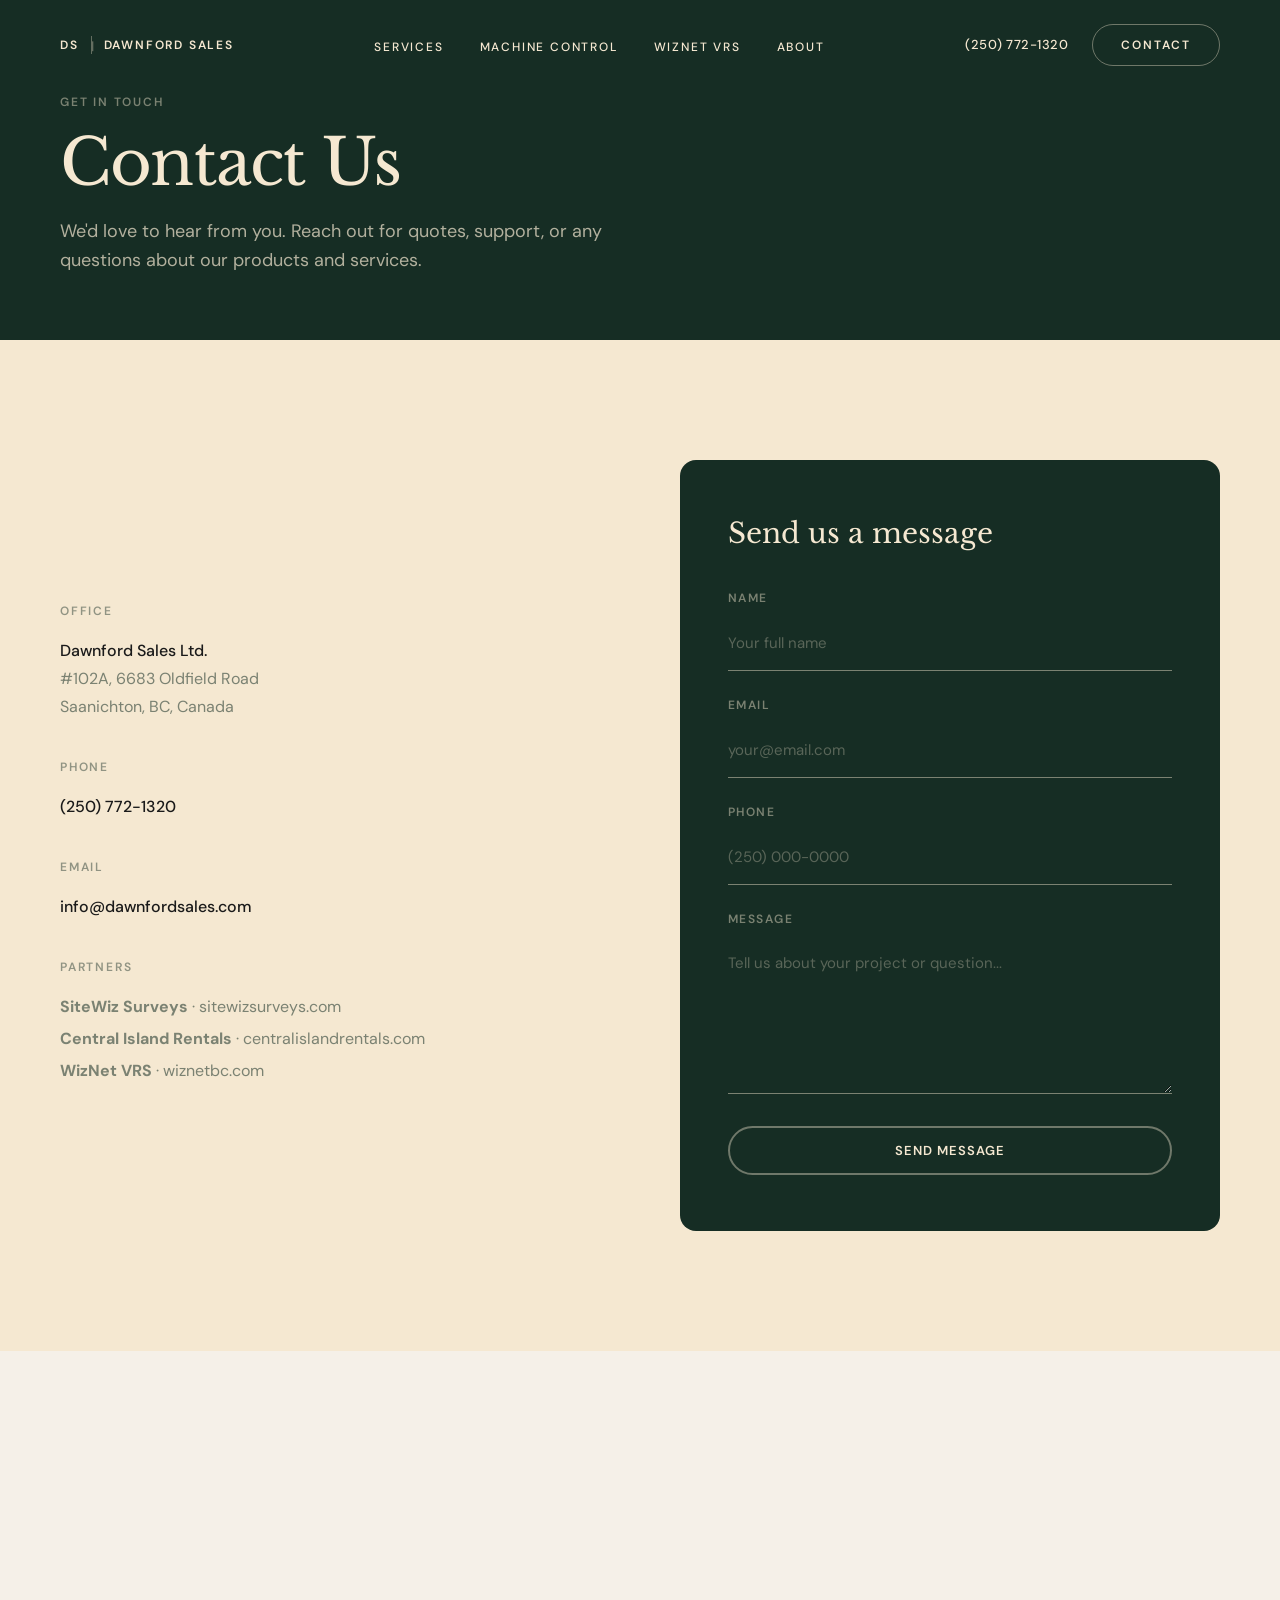
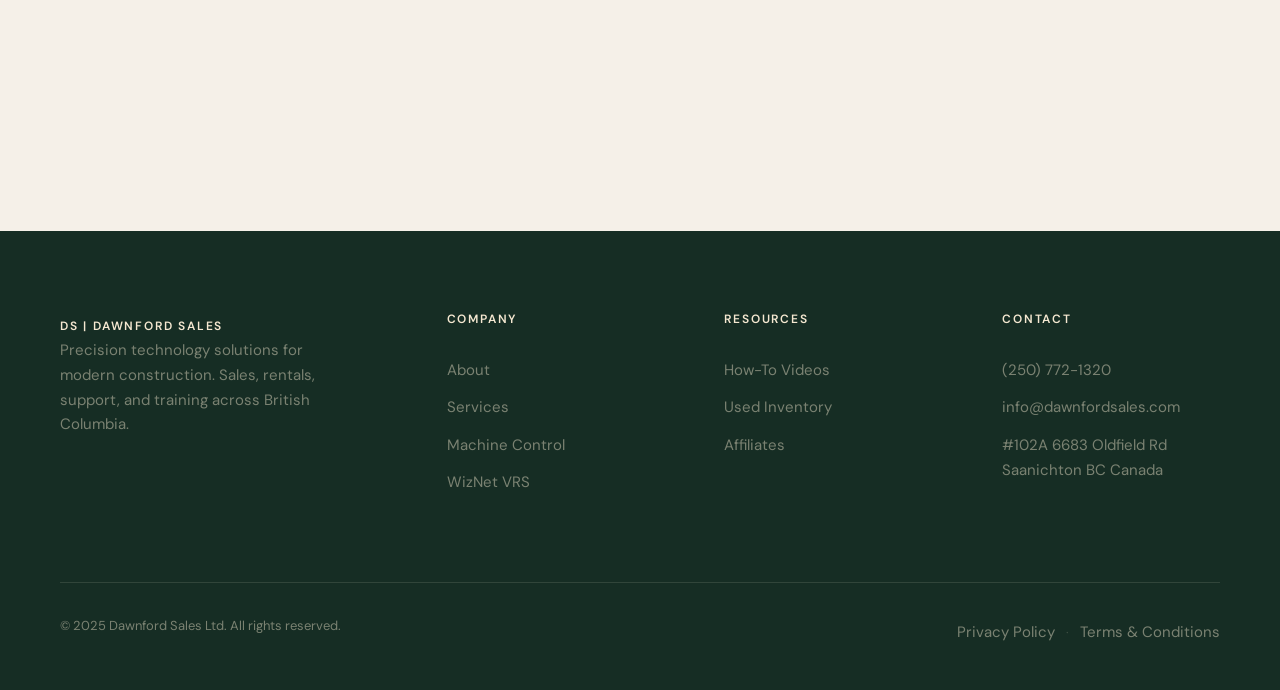
==== contact.html @ 1aaddaae "Initial commit: Dawnford Sales Ltd website 5-page static site for precision construction technology " ====
<!DOCTYPE html>
<html lang="en">
<head>
  <meta charset="UTF-8">
  <meta name="viewport" content="width=device-width, initial-scale=1.0">
  <title>Contact | Dawnford Sales Ltd.</title>
  <meta name="description" content="Get in touch with Dawnford Sales Ltd. for quotes, support, or questions about GPS, machine control, and surveying technology.">
  <link rel="preconnect" href="https://fonts.googleapis.com">
  <link rel="preconnect" href="https://fonts.gstatic.com" crossorigin>
  <link href="https://fonts.googleapis.com/css2?family=DM+Sans:ital,opsz,wght@0,9..40,400;0,9..40,500;0,9..40,700;1,9..40,400;1,9..40,500&family=Libre+Baskerville:ital,wght@0,400;0,700;1,400&display=swap" rel="stylesheet">
  <link rel="stylesheet" href="styles.css">
</head>
<body>

  <!-- ========== NAVIGATION ========== -->
  <nav class="nav">
    <div class="nav__inner">
      <a href="index.html" class="nav__logo">DS <span class="nav__logo-divider">|</span> DAWNFORD SALES</a>
      <ul class="nav__links">
        <li><a href="services.html" class="nav__link">SERVICES</a></li>
        <li><a href="machine-control.html" class="nav__link">MACHINE CONTROL</a></li>
        <li><a href="wiznet-vrs.html" class="nav__link">WIZNET VRS</a></li>
        <li><a href="index.html#about" class="nav__link">ABOUT</a></li>
      </ul>
      <div class="nav__right">
        <a href="tel:+12507721320" class="nav__phone">(250) 772-1320</a>
        <a href="contact.html" class="nav__cta nav__cta--active">CONTACT</a>
      </div>
    </div>
  </nav>

  <!-- ========== CONTACT HERO ========== -->
  <header class="hero hero--contact" style="min-height: 340px;">
    <div class="hero__inner">
      <span class="section-label section-label--light">GET IN TOUCH</span>
      <h1 class="hero__heading">Contact Us</h1>
      <p class="hero__subtitle">We'd love to hear from you. Reach out for quotes, support, or any questions about our products and services.</p>
    </div>
  </header>

  <!-- ========== MAIN CONTENT ========== -->
  <main>

    <!-- Contact Content -->
    <section class="section section--cream contact-content">
      <div class="container">
        <div class="split">

          <!-- LEFT — Contact Info -->
          <div class="split__text contact-info">
            <div class="contact-info__block" style="margin-bottom: 40px;">
              <span class="section-label">OFFICE</span>
              <p style="margin-bottom: 0; color: var(--color-body-text); font-weight: 500;">Dawnford Sales Ltd.</p>
              <p style="margin-bottom: 0; color: var(--color-muted);">#102A, 6683 Oldfield Road</p>
              <p style="color: var(--color-muted);">Saanichton, BC, Canada</p>
            </div>

            <div class="contact-info__block" style="margin-bottom: 40px;">
              <span class="section-label">PHONE</span>
              <p><a href="tel:+12507721320" style="color: var(--color-body-text); font-weight: 500;">(250) 772-1320</a></p>
            </div>

            <div class="contact-info__block" style="margin-bottom: 40px;">
              <span class="section-label">EMAIL</span>
              <p><a href="mailto:info@dawnfordsales.com" style="color: var(--color-body-text); font-weight: 500;">info@dawnfordsales.com</a></p>
            </div>

            <div class="contact-info__block">
              <span class="section-label">PARTNERS</span>
              <p style="margin-bottom: 4px;"><strong>SiteWiz Surveys</strong> &middot; <a href="https://sitewizsurveys.com" style="color: var(--color-muted);">sitewizsurveys.com</a></p>
              <p style="margin-bottom: 4px;"><strong>Central Island Rentals</strong> &middot; <a href="https://centralislandrentals.com" style="color: var(--color-muted);">centralislandrentals.com</a></p>
              <p style="margin-bottom: 0;"><strong>WizNet VRS</strong> &middot; <a href="https://wiznetbc.com" style="color: var(--color-muted);">wiznetbc.com</a></p>
            </div>
          </div>

          <!-- RIGHT — Contact Form -->
          <div class="form contact-form">
            <h3 style="font-family: var(--font-serif); color: var(--color-cream); font-size: 28px; margin-bottom: 36px;">Send us a message</h3>

            <form action="#" method="post">
              <div class="form__group" style="margin-bottom: 24px;">
                <label for="contact-name" class="form__label">NAME</label>
                <input type="text" id="contact-name" name="name" class="form__input" placeholder="Your full name" required style="background: transparent; border: none; border-bottom: 1px solid var(--color-cream-muted); border-radius: 0; padding: 14px 0;">
              </div>

              <div class="form__group" style="margin-bottom: 24px;">
                <label for="contact-email" class="form__label">EMAIL</label>
                <input type="email" id="contact-email" name="email" class="form__input" placeholder="your@email.com" required style="background: transparent; border: none; border-bottom: 1px solid var(--color-cream-muted); border-radius: 0; padding: 14px 0;">
              </div>

              <div class="form__group" style="margin-bottom: 24px;">
                <label for="contact-phone" class="form__label">PHONE</label>
                <input type="tel" id="contact-phone" name="phone" class="form__input" placeholder="(250) 000-0000" style="background: transparent; border: none; border-bottom: 1px solid var(--color-cream-muted); border-radius: 0; padding: 14px 0;">
              </div>

              <div class="form__group" style="margin-bottom: 32px;">
                <label for="contact-message" class="form__label">MESSAGE</label>
                <textarea id="contact-message" name="message" class="form__textarea" placeholder="Tell us about your project or question..." rows="5" required style="background: transparent; border: none; border-bottom: 1px solid var(--color-cream-muted); border-radius: 0; padding: 14px 0; resize: vertical;"></textarea>
              </div>

              <div class="form__actions">
                <button type="submit" class="btn btn--outline-light" style="width: 100%;">SEND MESSAGE</button>
              </div>
            </form>
          </div>

        </div>
      </div>
    </section>

    <!-- Google Map -->
    <div class="map-section">
      <iframe
        src="https://www.google.com/maps/embed?pb=!1m18!1m12!1m3!1d2638.5!2d-123.4019!3d48.5917!2m3!1f0!2f0!3f0!3m2!1i1024!2i768!4f13.1!3m3!1m2!1s0x0%3A0x0!2zNDjCsDM1JzMwLjEiTiAxMjPCsDI0JzA2LjgiVw!5e0!3m2!1sen!2sca!4v1"
        width="100%"
        height="480"
        style="border:0; display:block;"
        allowfullscreen=""
        loading="lazy"
        referrerpolicy="no-referrer-when-downgrade"
        title="Dawnford Sales location — 102A, 6683 Oldfield Road, Saanichton, BC">
      </iframe>
    </div>

  </main>

  <!-- ========== FOOTER ========== -->
  <footer class="footer">
    <div class="container">
      <div class="footer__grid">
        <div class="footer__brand">
          <span class="footer__brand-name">DS | DAWNFORD SALES</span>
          <p>Precision technology solutions for modern construction. Sales, rentals, support, and training across British Columbia.</p>
        </div>

        <div>
          <h4 class="footer__heading">COMPANY</h4>
          <ul>
            <li><a href="index.html#about" class="footer__link">About</a></li>
            <li><a href="services.html" class="footer__link">Services</a></li>
            <li><a href="machine-control.html" class="footer__link">Machine Control</a></li>
            <li><a href="wiznet-vrs.html" class="footer__link">WizNet VRS</a></li>
          </ul>
        </div>

        <div>
          <h4 class="footer__heading">RESOURCES</h4>
          <ul>
            <li><a href="how-to-videos.html" class="footer__link">How-To Videos</a></li>
            <li><a href="used-inventory.html" class="footer__link">Used Inventory</a></li>
            <li><a href="affiliates.html" class="footer__link">Affiliates</a></li>
          </ul>
        </div>

        <div>
          <h4 class="footer__heading">CONTACT</h4>
          <ul>
            <li><a href="tel:+12507721320" class="footer__link">(250) 772-1320</a></li>
            <li><a href="mailto:info@dawnfordsales.com" class="footer__link">info@dawnfordsales.com</a></li>
            <li><address class="footer__link" style="font-style: normal;">#102A 6683 Oldfield Rd<br>Saanichton BC Canada</address></li>
          </ul>
        </div>
      </div>

      <div class="footer__bottom">
        <p>&copy; 2025 Dawnford Sales Ltd. All rights reserved.</p>
        <p>
          <a href="privacy.html" class="footer__link" style="display: inline;">Privacy Policy</a>
          <span style="margin: 0 8px; opacity: 0.4;">&middot;</span>
          <a href="terms.html" class="footer__link" style="display: inline;">Terms &amp; Conditions</a>
        </p>
      </div>
    </div>
  </footer>

</body>
</html>
---- styles.css ----
/* ==========================================================================
   Dawnford Sales Ltd — Master Stylesheet
   Luxury Construction Technology
   ========================================================================== */

/* ---------- Google Fonts ---------- */
@import url('https://fonts.googleapis.com/css2?family=DM+Sans:ital,opsz,wght@0,9..40,400;0,9..40,500;0,9..40,600;0,9..40,700;1,9..40,400;1,9..40,500&family=Libre+Baskerville:ital,wght@0,400;0,700;1,400&display=swap');

/* ==========================================================================
   0. Design Tokens
   ========================================================================== */
:root {
  /* Palette */
  --color-dark-green:    #162D24;
  --color-cream:         #F5E8D1;
  --color-off-white:     #F5F0E8;
  --color-body-text:     #1a1a1a;
  --color-muted:         rgba(22, 45, 36, 0.55);
  --color-accent-label:  rgba(22, 45, 36, 0.45);
  --color-cream-muted:   rgba(245, 232, 209, 0.45);

  /* Typography */
  --font-serif:  'Libre Baskerville', Georgia, 'Times New Roman', serif;
  --font-sans:   'DM Sans', -apple-system, BlinkMacSystemFont, 'Segoe UI', Helvetica, Arial, sans-serif;

  /* Sizing */
  --max-width:   1320px;
  --gutter:      60px;
  --section-pad: 120px;
  --radius-pill: 100px;
  --radius-card: 16px;

  /* Motion */
  --ease-luxury: cubic-bezier(0.23, 1, 0.32, 1);
  --duration:    0.5s;
  --duration-fast: 0.3s;
}

/* ==========================================================================
   1. Reset / Base
   ========================================================================== */
*,
*::before,
*::after {
  box-sizing: border-box;
  margin: 0;
  padding: 0;
}

html {
  scroll-behavior: smooth;
  -webkit-text-size-adjust: 100%;
  text-size-adjust: 100%;
}

body {
  font-family: var(--font-sans);
  font-size: 16px;
  line-height: 1.7;
  color: var(--color-body-text);
  background-color: var(--color-off-white);
  -webkit-font-smoothing: antialiased;
  -moz-osx-font-smoothing: grayscale;
  text-rendering: optimizeLegibility;
  overflow-x: hidden;
}

img,
video,
svg {
  display: block;
  max-width: 100%;
  height: auto;
}

a {
  color: inherit;
  text-decoration: none;
}

ul,
ol {
  list-style: none;
}

button,
input,
textarea,
select {
  font: inherit;
  color: inherit;
  border: none;
  background: none;
  outline: none;
}

button {
  cursor: pointer;
}

/* ==========================================================================
   2. Typography
   ========================================================================== */
h1, h2, h3, h4, h5, h6 {
  font-family: var(--font-serif);
  font-weight: 400;
  line-height: 1.15;
  color: var(--color-body-text);
}

h1 {
  font-size: clamp(48px, 5vw, 64px);
  letter-spacing: -0.02em;
  line-height: 1.08;
}

h2 {
  font-size: clamp(32px, 3.5vw, 42px);
  letter-spacing: -0.015em;
  line-height: 1.15;
}

h3 {
  font-size: clamp(20px, 2vw, 24px);
  line-height: 1.3;
}

h4 {
  font-size: 18px;
  font-family: var(--font-sans);
  font-weight: 600;
  line-height: 1.4;
}

p {
  margin-bottom: 1em;
}

p:last-child {
  margin-bottom: 0;
}

.section-label,
.label {
  display: block;
  font-family: var(--font-sans);
  font-size: 12px;
  font-weight: 600;
  letter-spacing: 0.15em;
  text-transform: uppercase;
  color: var(--color-accent-label);
  margin-bottom: 20px;
  line-height: 1;
}

.section-label--light {
  color: var(--color-cream-muted);
}

.lead {
  font-size: 20px;
  line-height: 1.6;
  color: var(--color-muted);
}

.serif {
  font-family: var(--font-serif);
}

.sans {
  font-family: var(--font-sans);
}

/* ==========================================================================
   3. Layout Utilities
   ========================================================================== */
.container {
  width: 100%;
  max-width: var(--max-width);
  margin-left: auto;
  margin-right: auto;
  padding-left: var(--gutter);
  padding-right: var(--gutter);
}

.section {
  padding-top: var(--section-pad);
  padding-bottom: var(--section-pad);
}

.section--cream {
  background-color: var(--color-cream);
}

.section--off-white {
  background-color: var(--color-off-white);
}

.section--dark {
  background-color: var(--color-dark-green);
  color: var(--color-cream);
}

.section--dark h1,
.section--dark h2,
.section--dark h3,
.section--dark h4 {
  color: var(--color-cream);
}

.section--dark p {
  color: var(--color-cream-muted);
}

.section--dark .section-label {
  color: var(--color-cream-muted);
}

/* ==========================================================================
   4. Navigation
   ========================================================================== */
.nav {
  position: fixed;
  top: 0;
  left: 0;
  right: 0;
  z-index: 1000;
  padding: 24px 0;
  transition: background-color var(--duration) var(--ease-luxury),
              padding var(--duration) var(--ease-luxury),
              box-shadow var(--duration) var(--ease-luxury);
}

/* Transparent state over hero */
.nav--transparent {
  background-color: transparent;
}

/* Gradient backing so white text stays readable over varied hero images */
.nav--transparent::before {
  content: '';
  position: absolute;
  inset: 0;
  background: linear-gradient(
    180deg,
    rgba(22, 45, 36, 0.55) 0%,
    rgba(22, 45, 36, 0) 100%
  );
  pointer-events: none;
  z-index: -1;
  transition: opacity var(--duration) var(--ease-luxury);
}

.nav--scrolled {
  background-color: var(--color-off-white);
  padding: 16px 0;
  box-shadow: 0 1px 0 rgba(22, 45, 36, 0.08);
}

.nav--scrolled::before {
  opacity: 0;
}

.nav__inner {
  display: flex;
  align-items: center;
  justify-content: space-between;
  max-width: var(--max-width);
  margin: 0 auto;
  padding: 0 var(--gutter);
}

/* Logo */
.nav__logo {
  display: flex;
  align-items: center;
  gap: 12px;
  font-family: var(--font-sans);
  font-size: 12px;
  font-weight: 600;
  letter-spacing: 0.15em;
  text-transform: uppercase;
  color: var(--color-cream);
  transition: color var(--duration) var(--ease-luxury);
  white-space: nowrap;
}

.nav--scrolled .nav__logo {
  color: var(--color-dark-green);
}

.nav__logo-divider {
  width: 1px;
  height: 18px;
  background-color: currentColor;
  opacity: 0.35;
}

/* Links */
.nav__links {
  display: flex;
  align-items: center;
  gap: 36px;
}

.nav__link {
  font-family: var(--font-sans);
  font-size: 12px;
  font-weight: 500;
  letter-spacing: 0.15em;
  text-transform: uppercase;
  color: var(--color-cream);
  position: relative;
  transition: color var(--duration-fast) var(--ease-luxury),
              opacity var(--duration-fast) var(--ease-luxury);
}

.nav__link::after {
  content: '';
  position: absolute;
  bottom: -4px;
  left: 0;
  width: 0;
  height: 1px;
  background-color: currentColor;
  transition: width var(--duration) var(--ease-luxury);
}

.nav__link:hover::after {
  width: 100%;
}

.nav--scrolled .nav__link {
  color: var(--color-dark-green);
}

/* Contact pill in nav */
.nav__cta {
  font-family: var(--font-sans);
  font-size: 12px;
  font-weight: 600;
  letter-spacing: 0.15em;
  text-transform: uppercase;
  color: var(--color-cream);
  border: 1px solid rgba(245, 232, 209, 0.4);
  border-radius: var(--radius-pill);
  padding: 10px 28px;
  transition: background-color var(--duration-fast) var(--ease-luxury),
              color var(--duration-fast) var(--ease-luxury),
              border-color var(--duration-fast) var(--ease-luxury);
}

.nav__cta:hover {
  background-color: var(--color-cream);
  color: var(--color-dark-green);
  border-color: var(--color-cream);
}

.nav--scrolled .nav__cta {
  color: var(--color-dark-green);
  border-color: var(--color-dark-green);
}

.nav--scrolled .nav__cta:hover {
  background-color: var(--color-dark-green);
  color: var(--color-cream);
}

/* Mobile menu toggle */
.nav__toggle {
  display: none;
  flex-direction: column;
  gap: 5px;
  width: 24px;
  padding: 4px 0;
}

.nav__toggle span {
  display: block;
  width: 100%;
  height: 1.5px;
  background-color: var(--color-cream);
  transition: background-color var(--duration-fast) var(--ease-luxury),
              transform var(--duration-fast) var(--ease-luxury);
}

.nav--scrolled .nav__toggle span {
  background-color: var(--color-dark-green);
}

/* ==========================================================================
   5. Hero Sections
   ========================================================================== */
.hero {
  position: relative;
  width: 100%;
  min-height: 820px;
  display: flex;
  align-items: flex-end;
  overflow: hidden;
}

.hero__background {
  position: absolute;
  inset: 0;
  z-index: 0;
}

.hero__background img,
.hero__background video {
  width: 100%;
  height: 100%;
  object-fit: cover;
  object-position: center;
}

/* Directional gradient: dark left, transparent right */
.hero__overlay {
  position: absolute;
  inset: 0;
  background: linear-gradient(
    100deg,
    rgba(22, 45, 36, 0.88) 0%,
    rgba(22, 45, 36, 0.55) 40%,
    rgba(22, 45, 36, 0.08) 75%,
    transparent 100%
  );
  z-index: 1;
}

/* Alternative: bottom gradient for legibility */
.hero__overlay--bottom {
  background: linear-gradient(
    0deg,
    rgba(22, 45, 36, 0.75) 0%,
    rgba(22, 45, 36, 0.25) 50%,
    transparent 100%
  );
}

.hero__content {
  position: relative;
  z-index: 2;
  width: 100%;
  max-width: var(--max-width);
  margin: 0 auto;
  padding: 0 var(--gutter) 80px;
}

.hero__content h1 {
  color: var(--color-cream);
  max-width: 720px;
  margin-bottom: 24px;
}

.hero__content p {
  color: rgba(245, 232, 209, 0.75);
  max-width: 520px;
  font-size: 18px;
  line-height: 1.65;
}

.hero__content .section-label {
  color: var(--color-cream-muted);
}

/* ==========================================================================
   6. Buttons
   ========================================================================== */
.btn {
  display: inline-flex;
  align-items: center;
  justify-content: center;
  gap: 10px;
  font-family: var(--font-sans);
  font-size: 13px;
  font-weight: 600;
  letter-spacing: 0.08em;
  text-transform: uppercase;
  border-radius: var(--radius-pill);
  padding: 16px 36px;
  cursor: pointer;
  transition: all var(--duration) var(--ease-luxury);
  white-space: nowrap;
  line-height: 1;
}

.btn--primary {
  background-color: var(--color-dark-green);
  color: var(--color-cream);
  border: 2px solid var(--color-dark-green);
}

.btn--primary:hover {
  background-color: #1e3d31;
  border-color: #1e3d31;
  transform: translateY(-2px);
  box-shadow: 0 8px 30px rgba(22, 45, 36, 0.25);
}

.btn--secondary {
  background-color: transparent;
  color: var(--color-dark-green);
  border: 2px solid var(--color-dark-green);
}

.btn--secondary:hover {
  background-color: var(--color-dark-green);
  color: var(--color-cream);
  transform: translateY(-2px);
  box-shadow: 0 8px 30px rgba(22, 45, 36, 0.2);
}

.btn--light {
  background-color: var(--color-cream);
  color: var(--color-dark-green);
  border: 2px solid var(--color-cream);
}

.btn--light:hover {
  background-color: #fff;
  border-color: #fff;
  transform: translateY(-2px);
  box-shadow: 0 8px 30px rgba(0, 0, 0, 0.15);
}

.btn--outline-light {
  background-color: transparent;
  color: var(--color-cream);
  border: 2px solid rgba(245, 232, 209, 0.4);
}

.btn--outline-light:hover {
  background-color: var(--color-cream);
  color: var(--color-dark-green);
  border-color: var(--color-cream);
  transform: translateY(-2px);
}

.btn--sm {
  padding: 10px 24px;
  font-size: 12px;
}

.btn--lg {
  padding: 20px 48px;
  font-size: 14px;
}

.btn__arrow {
  display: inline-block;
  transition: transform var(--duration-fast) var(--ease-luxury);
}

.btn:hover .btn__arrow {
  transform: translateX(4px);
}

/* ==========================================================================
   7. Cards / Grid
   ========================================================================== */
.grid {
  display: grid;
  gap: 24px;
}

.grid--2 {
  grid-template-columns: repeat(2, 1fr);
}

.grid--3 {
  grid-template-columns: repeat(3, 1fr);
}

.grid--4 {
  grid-template-columns: repeat(4, 1fr);
}

.card {
  background-color: var(--color-dark-green);
  color: var(--color-cream);
  border-radius: var(--radius-card);
  padding: 48px 40px;
  transition: transform var(--duration) var(--ease-luxury),
              box-shadow var(--duration) var(--ease-luxury);
}

.card:hover {
  transform: translateY(-6px);
  box-shadow: 0 20px 60px rgba(22, 45, 36, 0.2);
}

.card h3,
.card h4 {
  color: var(--color-cream);
  margin-bottom: 16px;
}

.card p {
  color: var(--color-cream-muted);
  font-size: 15px;
  line-height: 1.65;
}

.card .section-label {
  color: var(--color-cream-muted);
}

.card__icon {
  width: 48px;
  height: 48px;
  margin-bottom: 28px;
  opacity: 0.7;
}

/* Light card variant */
.card--light {
  background-color: #fff;
  color: var(--color-body-text);
  border: 1px solid rgba(22, 45, 36, 0.08);
}

.card--light h3,
.card--light h4 {
  color: var(--color-dark-green);
}

.card--light p {
  color: var(--color-muted);
}

/* Image card */
.card--image {
  padding: 0;
  overflow: hidden;
}

.card--image .card__image {
  width: 100%;
  height: 240px;
  overflow: hidden;
}

.card--image .card__image img {
  width: 100%;
  height: 100%;
  object-fit: cover;
  transition: transform var(--duration) var(--ease-luxury);
}

.card--image:hover .card__image img {
  transform: scale(1.05);
}

.card--image .card__body {
  padding: 32px 40px;
}

/* ==========================================================================
   8. Stats Row
   ========================================================================== */
.stats {
  display: flex;
  gap: 60px;
  flex-wrap: wrap;
}

.stat {
  text-align: left;
}

.stat__number {
  font-family: var(--font-serif);
  font-size: clamp(36px, 4vw, 48px);
  font-weight: 400;
  line-height: 1.1;
  color: var(--color-dark-green);
  margin-bottom: 8px;
  letter-spacing: -0.02em;
}

.stat__label {
  font-family: var(--font-sans);
  font-size: 12px;
  font-weight: 600;
  letter-spacing: 0.15em;
  text-transform: uppercase;
  color: var(--color-accent-label);
  line-height: 1;
}

/* Stats on dark backgrounds */
.section--dark .stat__number {
  color: var(--color-cream);
}

.section--dark .stat__label {
  color: var(--color-cream-muted);
}

/* ==========================================================================
   9. Footer
   ========================================================================== */
.footer {
  background-color: var(--color-dark-green);
  color: var(--color-cream);
  padding: 80px 0 40px;
}

.footer__grid {
  display: grid;
  grid-template-columns: 1.5fr repeat(3, 1fr);
  gap: 60px;
  margin-bottom: 80px;
}

.footer__brand {
  max-width: 280px;
}

.footer__brand-name {
  font-family: var(--font-sans);
  font-size: 12px;
  font-weight: 600;
  letter-spacing: 0.15em;
  text-transform: uppercase;
  margin-bottom: 20px;
}

.footer__brand p {
  color: var(--color-cream-muted);
  font-size: 15px;
  line-height: 1.65;
}

.footer__heading {
  font-family: var(--font-sans);
  font-size: 12px;
  font-weight: 600;
  letter-spacing: 0.15em;
  text-transform: uppercase;
  color: var(--color-cream);
  margin-bottom: 24px;
}

.footer__link {
  display: block;
  color: var(--color-cream-muted);
  font-size: 15px;
  padding: 6px 0;
  transition: color var(--duration-fast) var(--ease-luxury);
}

.footer__link:hover {
  color: var(--color-cream);
}

.footer__bottom {
  border-top: 1px solid rgba(245, 232, 209, 0.12);
  padding-top: 32px;
  display: flex;
  align-items: center;
  justify-content: space-between;
  font-size: 13px;
  color: var(--color-cream-muted);
}

.footer__socials {
  display: flex;
  gap: 20px;
}

.footer__socials a {
  color: var(--color-cream-muted);
  transition: color var(--duration-fast) var(--ease-luxury);
}

.footer__socials a:hover {
  color: var(--color-cream);
}

/* ==========================================================================
   10. Google Maps Embed
   ========================================================================== */
.map-container {
  position: relative;
  width: 100%;
  padding-bottom: 45%;
  overflow: hidden;
  border-radius: var(--radius-card);
  background-color: var(--color-dark-green);
}

.map-container iframe {
  position: absolute;
  top: 0;
  left: 0;
  width: 100%;
  height: 100%;
  border: 0;
}

.map-container--full {
  border-radius: 0;
  padding-bottom: 35%;
}

/* ==========================================================================
   11. Form Styles
   ========================================================================== */
.form {
  background-color: var(--color-dark-green);
  border-radius: var(--radius-card);
  padding: 56px 48px;
}

.form__grid {
  display: grid;
  grid-template-columns: 1fr 1fr;
  gap: 24px;
}

.form__group {
  display: flex;
  flex-direction: column;
  gap: 8px;
}

.form__group--full {
  grid-column: 1 / -1;
}

.form__label {
  font-family: var(--font-sans);
  font-size: 12px;
  font-weight: 600;
  letter-spacing: 0.12em;
  text-transform: uppercase;
  color: var(--color-cream-muted);
}

.form__input,
.form__textarea,
.form__select {
  width: 100%;
  background-color: rgba(245, 232, 209, 0.08);
  border: 1px solid rgba(245, 232, 209, 0.15);
  border-radius: 8px;
  padding: 14px 18px;
  font-family: var(--font-sans);
  font-size: 15px;
  color: var(--color-cream);
  transition: border-color var(--duration-fast) var(--ease-luxury),
              background-color var(--duration-fast) var(--ease-luxury);
}

.form__input::placeholder,
.form__textarea::placeholder {
  color: rgba(245, 232, 209, 0.3);
}

.form__input:focus,
.form__textarea:focus,
.form__select:focus {
  border-color: rgba(245, 232, 209, 0.45);
  background-color: rgba(245, 232, 209, 0.12);
}

.form__textarea {
  min-height: 140px;
  resize: vertical;
}

.form__select {
  appearance: none;
  background-image: url("data:image/svg+xml,%3Csvg width='12' height='8' viewBox='0 0 12 8' fill='none' xmlns='http://www.w3.org/2000/svg'%3E%3Cpath d='M1 1.5L6 6.5L11 1.5' stroke='%23F5E8D1' stroke-width='1.5' stroke-linecap='round' stroke-linejoin='round'/%3E%3C/svg%3E");
  background-repeat: no-repeat;
  background-position: right 18px center;
  padding-right: 44px;
}

.form__actions {
  grid-column: 1 / -1;
  margin-top: 8px;
}

/* ==========================================================================
   12. Image Sections / Breaks
   ========================================================================== */
.image-break {
  position: relative;
  width: 100%;
  height: 500px;
  overflow: hidden;
}

.image-break img {
  width: 100%;
  height: 100%;
  object-fit: cover;
  object-position: center;
  animation: slowZoom 20s ease-in-out infinite alternate;
}

@keyframes slowZoom {
  0% {
    transform: scale(1);
  }
  100% {
    transform: scale(1.08);
  }
}

.image-break--tall {
  height: 650px;
}

.image-break__overlay {
  position: absolute;
  inset: 0;
  background: linear-gradient(
    0deg,
    rgba(22, 45, 36, 0.4) 0%,
    transparent 50%
  );
}

.image-break__caption {
  position: absolute;
  bottom: 32px;
  left: 0;
  right: 0;
  text-align: center;
  font-family: var(--font-sans);
  font-size: 12px;
  font-weight: 600;
  letter-spacing: 0.15em;
  text-transform: uppercase;
  color: var(--color-cream);
}

/* ==========================================================================
   13. Partners Section
   ========================================================================== */
.partners {
  display: flex;
  align-items: center;
  justify-content: center;
  flex-wrap: wrap;
  gap: 40px 64px;
}

.partner-name {
  font-family: var(--font-serif);
  font-size: clamp(22px, 2.5vw, 30px);
  font-weight: 400;
  color: var(--color-muted);
  white-space: nowrap;
  transition: color var(--duration-fast) var(--ease-luxury);
}

.partner-name:hover {
  color: var(--color-dark-green);
}

/* Logo-based partners */
.partners--logos {
  gap: 48px;
}

.partners--logos img {
  height: 36px;
  width: auto;
  opacity: 0.4;
  filter: grayscale(1);
  transition: opacity var(--duration-fast) var(--ease-luxury),
              filter var(--duration-fast) var(--ease-luxury);
}

.partners--logos img:hover {
  opacity: 0.8;
  filter: grayscale(0);
}

/* ==========================================================================
   14. Two-Column Layout
   ========================================================================== */
.split {
  display: grid;
  grid-template-columns: 1fr 1fr;
  gap: 80px;
  align-items: center;
}

.split--wide-left {
  grid-template-columns: 1.2fr 0.8fr;
}

.split--wide-right {
  grid-template-columns: 0.8fr 1.2fr;
}

.split__text h2 {
  margin-bottom: 24px;
}

.split__text p {
  color: var(--color-muted);
  font-size: 16px;
  line-height: 1.75;
}

.split__image {
  border-radius: var(--radius-card);
  overflow: hidden;
}

.split__image img {
  width: 100%;
  height: 100%;
  object-fit: cover;
}

/* ==========================================================================
   15. Additional Components
   ========================================================================== */

/* Divider */
.divider {
  height: 1px;
  background-color: rgba(22, 45, 36, 0.1);
  border: none;
  margin: 0;
}

.divider--light {
  background-color: rgba(245, 232, 209, 0.12);
}

/* Tag / Chip */
.tag {
  display: inline-flex;
  align-items: center;
  font-family: var(--font-sans);
  font-size: 11px;
  font-weight: 600;
  letter-spacing: 0.12em;
  text-transform: uppercase;
  padding: 6px 16px;
  border-radius: var(--radius-pill);
  background-color: rgba(22, 45, 36, 0.06);
  color: var(--color-accent-label);
}

/* Scroll indicator */
.scroll-indicator {
  display: flex;
  align-items: center;
  gap: 12px;
  font-family: var(--font-sans);
  font-size: 12px;
  font-weight: 500;
  letter-spacing: 0.15em;
  text-transform: uppercase;
  color: var(--color-cream-muted);
}

.scroll-indicator__line {
  width: 1px;
  height: 48px;
  background: linear-gradient(
    180deg,
    var(--color-cream) 0%,
    transparent 100%
  );
  animation: scrollPulse 2s ease-in-out infinite;
}

@keyframes scrollPulse {
  0%, 100% { opacity: 1; transform: scaleY(1); }
  50% { opacity: 0.4; transform: scaleY(0.6); }
}

/* ==========================================================================
   16. Responsive — Mobile First Breakpoints
   ========================================================================== */

/* ---------- Tablet and below (max-width: 1024px) ---------- */
@media (max-width: 1024px) {
  :root {
    --gutter: 40px;
    --section-pad: 80px;
  }

  .grid--3 {
    grid-template-columns: repeat(2, 1fr);
  }

  .grid--4 {
    grid-template-columns: repeat(2, 1fr);
  }

  .split {
    gap: 48px;
  }

  .footer__grid {
    grid-template-columns: 1fr 1fr;
    gap: 40px;
  }

  .hero {
    min-height: 680px;
  }

  .stats {
    gap: 40px;
  }

  .partners {
    gap: 28px 48px;
  }
}

/* ---------- Mobile (max-width: 768px) ---------- */
@media (max-width: 768px) {
  :root {
    --gutter: 24px;
    --section-pad: 64px;
  }

  /* Mobile navigation */
  .nav__links {
    position: fixed;
    top: 0;
    right: 0;
    bottom: 0;
    width: 300px;
    max-width: 85vw;
    flex-direction: column;
    align-items: flex-start;
    gap: 0;
    padding: 100px 32px 40px;
    background-color: var(--color-dark-green);
    transform: translateX(100%);
    transition: transform var(--duration) var(--ease-luxury);
    box-shadow: -10px 0 40px rgba(0, 0, 0, 0.2);
  }

  .nav__links--open {
    transform: translateX(0);
  }

  .nav__links .nav__link {
    color: var(--color-cream);
    font-size: 14px;
    padding: 16px 0;
    width: 100%;
    border-bottom: 1px solid rgba(245, 232, 209, 0.08);
  }

  .nav__links .nav__cta {
    margin-top: 24px;
    color: var(--color-cream);
    border-color: rgba(245, 232, 209, 0.3);
    text-align: center;
    width: 100%;
  }

  .nav__toggle {
    display: flex;
  }

  /* Hero mobile */
  .hero {
    min-height: 600px;
  }

  .hero__content {
    padding-bottom: 56px;
  }

  .hero__overlay {
    background: linear-gradient(
      0deg,
      rgba(22, 45, 36, 0.88) 0%,
      rgba(22, 45, 36, 0.45) 60%,
      rgba(22, 45, 36, 0.2) 100%
    );
  }

  /* Grid stacks */
  .grid--2,
  .grid--3,
  .grid--4 {
    grid-template-columns: 1fr;
  }

  .split {
    grid-template-columns: 1fr;
    gap: 40px;
  }

  .split--wide-left,
  .split--wide-right {
    grid-template-columns: 1fr;
  }

  /* Stats stack */
  .stats {
    flex-direction: column;
    gap: 32px;
  }

  /* Footer stacks */
  .footer__grid {
    grid-template-columns: 1fr;
    gap: 40px;
  }

  .footer__bottom {
    flex-direction: column;
    gap: 16px;
    text-align: center;
  }

  /* Form stacks */
  .form {
    padding: 40px 28px;
  }

  .form__grid {
    grid-template-columns: 1fr;
  }

  /* Cards */
  .card {
    padding: 36px 28px;
  }

  /* Image breaks */
  .image-break {
    height: 350px;
  }

  .image-break--tall {
    height: 420px;
  }

  /* Map */
  .map-container {
    padding-bottom: 70%;
  }

  /* Partners wrap */
  .partners {
    flex-direction: column;
    gap: 20px;
  }
}

/* ---------- Small mobile (max-width: 480px) ---------- */
@media (max-width: 480px) {
  :root {
    --gutter: 20px;
    --section-pad: 48px;
  }

  h1 {
    font-size: 36px;
  }

  h2 {
    font-size: 28px;
  }

  .btn {
    width: 100%;
    justify-content: center;
  }

  .btn--inline {
    width: auto;
  }
}

/* ==========================================================================
   17. Print Styles
   ========================================================================== */
@media print {
  .nav,
  .footer__socials,
  .scroll-indicator,
  .btn {
    display: none;
  }

  body {
    color: #000;
    background: #fff;
  }

  .hero {
    min-height: auto;
    padding: 40px 0;
  }

  .section {
    padding: 24px 0;
  }
}

/* ==========================================================================
   18. Reduced Motion
   ========================================================================== */
@media (prefers-reduced-motion: reduce) {
  *,
  *::before,
  *::after {
    animation-duration: 0.01ms !important;
    animation-iteration-count: 1 !important;
    transition-duration: 0.01ms !important;
    scroll-behavior: auto !important;
  }

  .image-break img {
    animation: none;
  }
}

/* ==========================================================================
   19. Nav — Right Side (Phone + CTA)
   ========================================================================== */
.nav__right {
  display: flex;
  align-items: center;
  gap: 24px;
}

.nav__phone {
  font-family: var(--font-sans);
  font-size: 13px;
  font-weight: 500;
  letter-spacing: 0.04em;
  color: var(--color-cream);
  transition: color var(--duration-fast) var(--ease-luxury);
}

.nav--scrolled .nav__phone {
  color: var(--color-dark-green);
}

/* ==========================================================================
   20. Inner-Page Hero (Solid Dark Green)
   ========================================================================== */
.hero--mc,
.hero--vrs,
.hero--contact,
.hero--services {
  background-color: var(--color-dark-green);
  align-items: flex-end;
}

.hero__inner {
  width: 100%;
  max-width: var(--max-width);
  margin: 0 auto;
  padding: 0 var(--gutter) 64px;
}

.hero__heading {
  font-family: var(--font-serif);
  font-size: clamp(40px, 5vw, 64px);
  color: var(--color-cream);
  max-width: 780px;
  margin-bottom: 20px;
  line-height: 1.08;
  letter-spacing: -0.02em;
}

.hero__subtitle {
  color: rgba(245, 232, 209, 0.7);
  font-size: 18px;
  line-height: 1.65;
  max-width: 600px;
}

.hero__label {
  display: block;
  font-family: var(--font-sans);
  font-size: 12px;
  font-weight: 600;
  letter-spacing: 0.15em;
  text-transform: uppercase;
  color: var(--color-cream-muted);
  margin-bottom: 20px;
}

/* ==========================================================================
   21. Map Section (Full Width, No Border)
   ========================================================================== */
.map-section {
  width: 100%;
  line-height: 0;
}

.map-section iframe {
  width: 100%;
  border: 0;
  display: block;
}

/* ==========================================================================
   22. Contact Page
   ========================================================================== */
.contact-info__block a:hover {
  color: var(--color-dark-green) !important;
}

.contact-form {
  border-radius: var(--radius-card);
}

.contact-form .form__input:focus,
.contact-form .form__textarea:focus {
  border-bottom-color: var(--color-cream) !important;
}

/* ==========================================================================
   23. Advantages Grid
   ========================================================================== */
.advantages-grid .card {
  display: flex;
  flex-direction: column;
}

/* ==========================================================================
   24. Stats Row
   ========================================================================== */
.stats-row .stats {
  flex-wrap: nowrap;
}

@media (max-width: 768px) {
  .stats-row .stats {
    flex-wrap: wrap;
    justify-content: center !important;
  }

  .stats-row .stat {
    flex: 0 0 45%;
  }

  .hero__inner {
    padding-bottom: 48px;
  }

  .contact-form {
    padding: 40px 28px;
  }
}
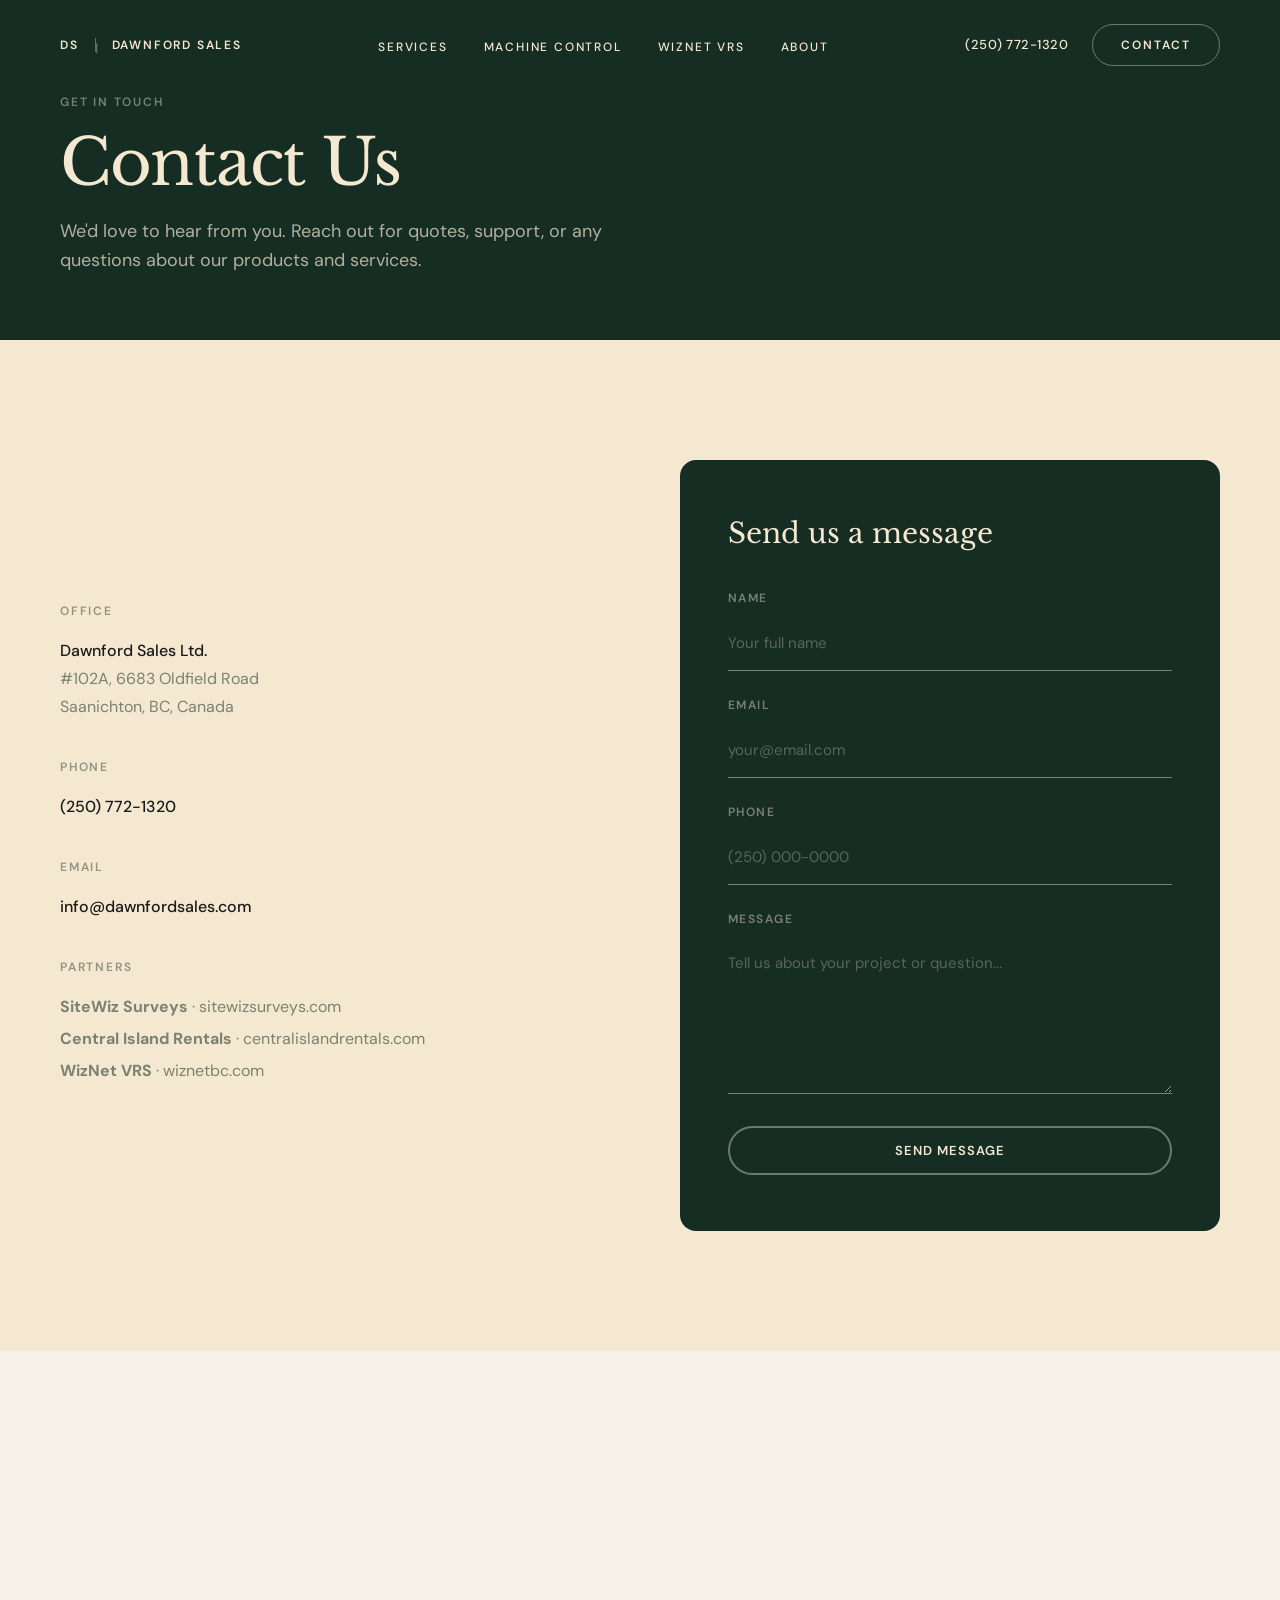
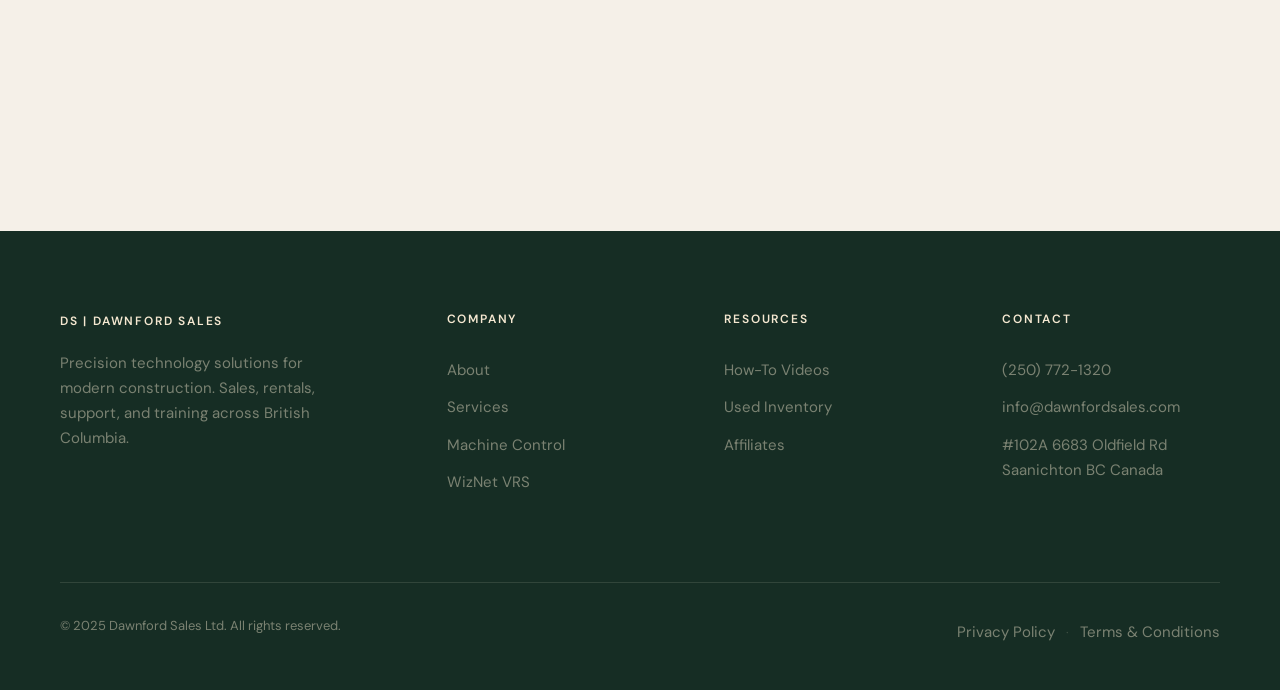
==== commit fc8cb8f9: "Replace map embeds with custom Google My Map and add used equipment page - Swap all 3 Google Maps if" ====
--- a/contact.html
+++ b/contact.html
@@ -111,7 +111,7 @@
     <!-- Google Map -->
     <div class="map-section">
       <iframe
-        src="https://www.google.com/maps/embed?pb=!1m18!1m12!1m3!1d2638.5!2d-123.4019!3d48.5917!2m3!1f0!2f0!3f0!3m2!1i1024!2i768!4f13.1!3m3!1m2!1s0x0%3A0x0!2zNDjCsDM1JzMwLjEiTiAxMjPCsDI0JzA2LjgiVw!5e0!3m2!1sen!2sca!4v1"
+        src="https://www.google.com/maps/d/u/0/embed?mid=1etdUDuWRnKUgUkaizJpUHFdhF_-oUvA&ll=49.27524247573872%2C-123.19256235156249&z=7"
         width="100%"
         height="480"
         style="border:0; display:block;"
--- a/styles.css
+++ b/styles.css
@@ -163,6 +163,10 @@
   color: var(--color-muted);
 }
 
+.section--dark .lead {
+  color: rgba(245, 232, 209, 0.55);
+}
+
 .serif {
   font-family: var(--font-serif);
 }
@@ -226,6 +230,7 @@
   right: 0;
   z-index: 1000;
   padding: 24px 0;
+  background-color: var(--color-dark-green);
   transition: background-color var(--duration) var(--ease-luxury),
               padding var(--duration) var(--ease-luxury),
               box-shadow var(--duration) var(--ease-luxury);
@@ -290,10 +295,20 @@
 }
 
 .nav__logo-divider {
+  display: inline-block;
   width: 1px;
-  height: 18px;
+  height: 14px;
   background-color: currentColor;
   opacity: 0.35;
+  vertical-align: middle;
+  margin: 0 4px;
+}
+
+/* Horizontal divider */
+.divider {
+  border: none;
+  height: 1px;
+  background-color: rgba(22, 45, 36, 0.1);
 }
 
 /* Links */
@@ -398,6 +413,63 @@
   display: flex;
   align-items: flex-end;
   overflow: hidden;
+  background-size: cover;
+  background-position: center;
+  background-repeat: no-repeat;
+  padding-top: 80px;
+}
+
+/* Nav right section */
+.nav__right {
+  display: flex;
+  align-items: center;
+  gap: 24px;
+}
+
+/* Tag pills */
+.tag {
+  display: inline-block;
+  font-family: var(--font-sans);
+  font-size: 11px;
+  font-weight: 600;
+  letter-spacing: 0.1em;
+  text-transform: uppercase;
+  padding: 8px 16px;
+  border-radius: var(--radius-pill);
+  border: 1px solid rgba(245, 232, 209, 0.3);
+  color: var(--color-cream);
+  transition: all var(--duration-fast) var(--ease-luxury);
+}
+
+.tag:hover {
+  background-color: rgba(245, 232, 209, 0.12);
+  border-color: rgba(245, 232, 209, 0.5);
+}
+
+/* Tags on light backgrounds */
+.section--cream .tag,
+.section--off-white .tag,
+.section .tag {
+  border-color: rgba(22, 45, 36, 0.2);
+  color: var(--color-dark-green);
+}
+
+.section--cream .tag:hover,
+.section--off-white .tag:hover,
+.section .tag:hover {
+  background-color: rgba(22, 45, 36, 0.06);
+  border-color: rgba(22, 45, 36, 0.4);
+}
+
+/* Tags inside cards stay light */
+.card .tag {
+  border-color: rgba(245, 232, 209, 0.3);
+  color: var(--color-cream);
+}
+
+.card .tag:hover {
+  background-color: rgba(245, 232, 209, 0.12);
+  border-color: rgba(245, 232, 209, 0.5);
 }
 
 .hero__background {
@@ -719,6 +791,7 @@
 }
 
 .footer__brand-name {
+  display: block;
   font-family: var(--font-sans);
   font-size: 12px;
   font-weight: 600;
@@ -1019,37 +1092,16 @@
   width: 100%;
   height: 100%;
   object-fit: cover;
+  aspect-ratio: 4 / 3;
 }
 
 /* ==========================================================================
    15. Additional Components
    ========================================================================== */
 
-/* Divider */
-.divider {
-  height: 1px;
-  background-color: rgba(22, 45, 36, 0.1);
-  border: none;
-  margin: 0;
-}
-
+/* Divider (light variant) */
 .divider--light {
   background-color: rgba(245, 232, 209, 0.12);
-}
-
-/* Tag / Chip */
-.tag {
-  display: inline-flex;
-  align-items: center;
-  font-family: var(--font-sans);
-  font-size: 11px;
-  font-weight: 600;
-  letter-spacing: 0.12em;
-  text-transform: uppercase;
-  padding: 6px 16px;
-  border-radius: var(--radius-pill);
-  background-color: rgba(22, 45, 36, 0.06);
-  color: var(--color-accent-label);
 }
 
 /* Scroll indicator */
@@ -1331,12 +1383,6 @@
 /* ==========================================================================
    19. Nav — Right Side (Phone + CTA)
    ========================================================================== */
-.nav__right {
-  display: flex;
-  align-items: center;
-  gap: 24px;
-}
-
 .nav__phone {
   font-family: var(--font-sans);
   font-size: 13px;
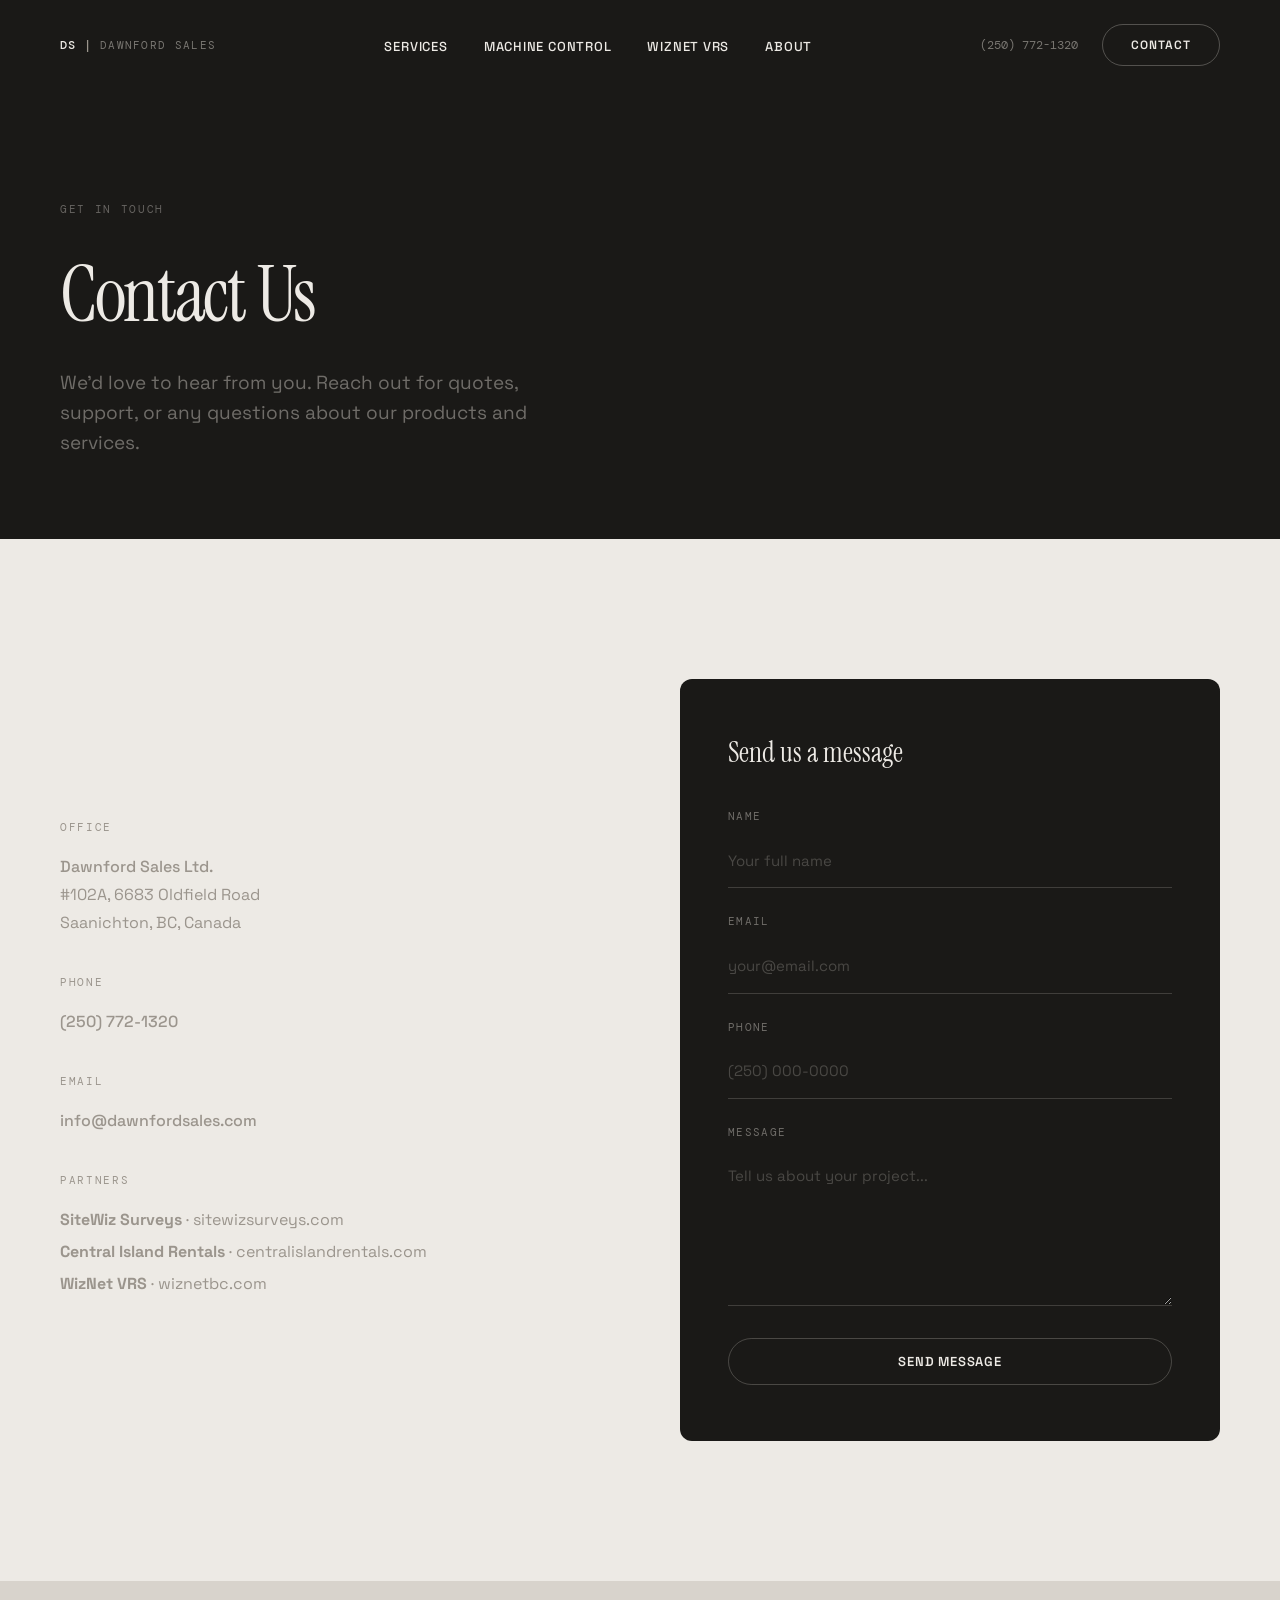
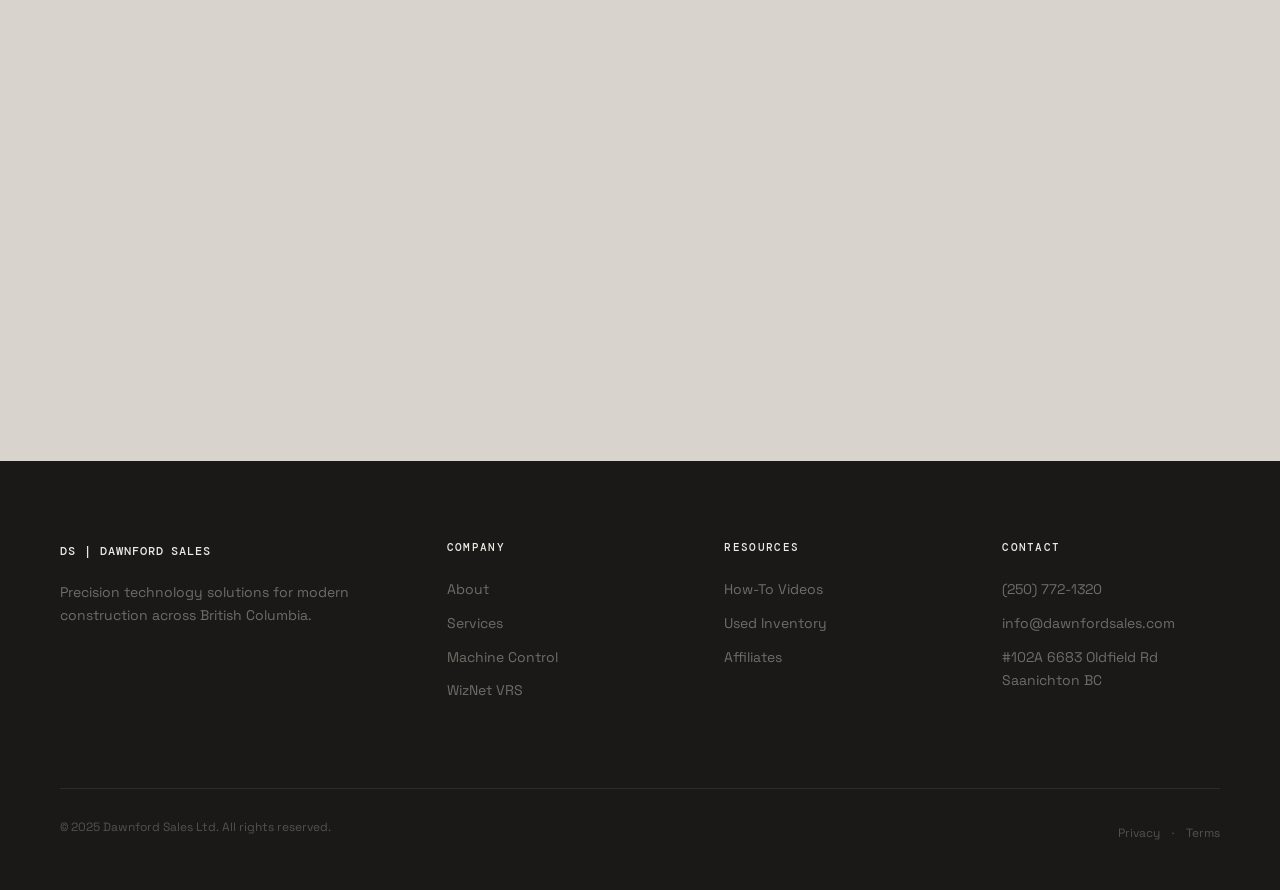
==== commit a519fb2a: "Complete visual redesign: technical precision meets editorial warmth New design system inspired by b" ====
--- a/contact.html
+++ b/contact.html
@@ -5,102 +5,83 @@
   <meta name="viewport" content="width=device-width, initial-scale=1.0">
   <title>Contact | Dawnford Sales Ltd.</title>
   <meta name="description" content="Get in touch with Dawnford Sales Ltd. for quotes, support, or questions about GPS, machine control, and surveying technology.">
-  <link rel="preconnect" href="https://fonts.googleapis.com">
-  <link rel="preconnect" href="https://fonts.gstatic.com" crossorigin>
-  <link href="https://fonts.googleapis.com/css2?family=DM+Sans:ital,opsz,wght@0,9..40,400;0,9..40,500;0,9..40,700;1,9..40,400;1,9..40,500&family=Libre+Baskerville:ital,wght@0,400;0,700;1,400&display=swap" rel="stylesheet">
   <link rel="stylesheet" href="styles.css">
 </head>
 <body>
 
-  <!-- ========== NAVIGATION ========== -->
-  <nav class="nav">
+  <nav class="nav nav--dark">
     <div class="nav__inner">
-      <a href="index.html" class="nav__logo">DS <span class="nav__logo-divider">|</span> DAWNFORD SALES</a>
+      <a href="index.html" class="nav__logo">DS <span class="nav__logo-divider">|</span> <span class="nav__logo-sub">Dawnford Sales</span></a>
       <ul class="nav__links">
-        <li><a href="services.html" class="nav__link">SERVICES</a></li>
-        <li><a href="machine-control.html" class="nav__link">MACHINE CONTROL</a></li>
-        <li><a href="wiznet-vrs.html" class="nav__link">WIZNET VRS</a></li>
-        <li><a href="index.html#about" class="nav__link">ABOUT</a></li>
+        <li><a href="services.html" class="nav__link">Services</a></li>
+        <li><a href="machine-control.html" class="nav__link">Machine Control</a></li>
+        <li><a href="wiznet-vrs.html" class="nav__link">WizNet VRS</a></li>
+        <li><a href="index.html#about" class="nav__link">About</a></li>
       </ul>
       <div class="nav__right">
         <a href="tel:+12507721320" class="nav__phone">(250) 772-1320</a>
-        <a href="contact.html" class="nav__cta nav__cta--active">CONTACT</a>
+        <a href="contact.html" class="nav__cta">Contact</a>
       </div>
     </div>
   </nav>
 
-  <!-- ========== CONTACT HERO ========== -->
-  <header class="hero hero--contact" style="min-height: 340px;">
-    <div class="hero__inner">
-      <span class="section-label section-label--light">GET IN TOUCH</span>
-      <h1 class="hero__heading">Contact Us</h1>
+  <header class="hero hero--dark" style="padding-bottom: 80px;">
+    <div class="container">
+      <div class="hero__label">Get in Touch</div>
+      <h1>Contact Us</h1>
       <p class="hero__subtitle">We'd love to hear from you. Reach out for quotes, support, or any questions about our products and services.</p>
     </div>
   </header>
 
-  <!-- ========== MAIN CONTENT ========== -->
   <main>
 
-    <!-- Contact Content -->
-    <section class="section section--cream contact-content">
+    <section class="section section--warm">
       <div class="container">
         <div class="split">
 
-          <!-- LEFT — Contact Info -->
-          <div class="split__text contact-info">
-            <div class="contact-info__block" style="margin-bottom: 40px;">
-              <span class="section-label">OFFICE</span>
-              <p style="margin-bottom: 0; color: var(--color-body-text); font-weight: 500;">Dawnford Sales Ltd.</p>
-              <p style="margin-bottom: 0; color: var(--color-muted);">#102A, 6683 Oldfield Road</p>
-              <p style="color: var(--color-muted);">Saanichton, BC, Canada</p>
+          <div class="split__text">
+            <div style="margin-bottom: 40px;">
+              <div class="label">Office</div>
+              <p style="margin-bottom: 0; font-weight: 500;">Dawnford Sales Ltd.</p>
+              <p style="margin-bottom: 0; color: var(--color-mid-gray);">#102A, 6683 Oldfield Road</p>
+              <p style="color: var(--color-mid-gray);">Saanichton, BC, Canada</p>
             </div>
-
-            <div class="contact-info__block" style="margin-bottom: 40px;">
-              <span class="section-label">PHONE</span>
-              <p><a href="tel:+12507721320" style="color: var(--color-body-text); font-weight: 500;">(250) 772-1320</a></p>
+            <div style="margin-bottom: 40px;">
+              <div class="label">Phone</div>
+              <p><a href="tel:+12507721320" style="font-weight: 500;">(250) 772-1320</a></p>
             </div>
-
-            <div class="contact-info__block" style="margin-bottom: 40px;">
-              <span class="section-label">EMAIL</span>
-              <p><a href="mailto:info@dawnfordsales.com" style="color: var(--color-body-text); font-weight: 500;">info@dawnfordsales.com</a></p>
+            <div style="margin-bottom: 40px;">
+              <div class="label">Email</div>
+              <p><a href="mailto:info@dawnfordsales.com" style="font-weight: 500;">info@dawnfordsales.com</a></p>
             </div>
-
-            <div class="contact-info__block">
-              <span class="section-label">PARTNERS</span>
-              <p style="margin-bottom: 4px;"><strong>SiteWiz Surveys</strong> &middot; <a href="https://sitewizsurveys.com" style="color: var(--color-muted);">sitewizsurveys.com</a></p>
-              <p style="margin-bottom: 4px;"><strong>Central Island Rentals</strong> &middot; <a href="https://centralislandrentals.com" style="color: var(--color-muted);">centralislandrentals.com</a></p>
-              <p style="margin-bottom: 0;"><strong>WizNet VRS</strong> &middot; <a href="https://wiznetbc.com" style="color: var(--color-muted);">wiznetbc.com</a></p>
+            <div>
+              <div class="label">Partners</div>
+              <p style="margin-bottom: 4px;"><strong>SiteWiz Surveys</strong> <span style="color: var(--color-mid-gray);">&middot; sitewizsurveys.com</span></p>
+              <p style="margin-bottom: 4px;"><strong>Central Island Rentals</strong> <span style="color: var(--color-mid-gray);">&middot; centralislandrentals.com</span></p>
+              <p style="margin-bottom: 0;"><strong>WizNet VRS</strong> <span style="color: var(--color-mid-gray);">&middot; wiznetbc.com</span></p>
             </div>
           </div>
 
-          <!-- RIGHT — Contact Form -->
-          <div class="form contact-form">
-            <h3 style="font-family: var(--font-serif); color: var(--color-cream); font-size: 28px; margin-bottom: 36px;">Send us a message</h3>
-
+          <div class="form">
+            <h3 style="font-family: var(--font-display); color: var(--color-warm-white); font-size: 28px; margin-bottom: 36px;">Send us a message</h3>
             <form action="#" method="post">
-              <div class="form__group" style="margin-bottom: 24px;">
-                <label for="contact-name" class="form__label">NAME</label>
-                <input type="text" id="contact-name" name="name" class="form__input" placeholder="Your full name" required style="background: transparent; border: none; border-bottom: 1px solid var(--color-cream-muted); border-radius: 0; padding: 14px 0;">
+              <div class="form__group">
+                <label for="contact-name" class="form__label">Name</label>
+                <input type="text" id="contact-name" name="name" class="form__input" placeholder="Your full name" required>
               </div>
-
-              <div class="form__group" style="margin-bottom: 24px;">
-                <label for="contact-email" class="form__label">EMAIL</label>
-                <input type="email" id="contact-email" name="email" class="form__input" placeholder="your@email.com" required style="background: transparent; border: none; border-bottom: 1px solid var(--color-cream-muted); border-radius: 0; padding: 14px 0;">
+              <div class="form__group">
+                <label for="contact-email" class="form__label">Email</label>
+                <input type="email" id="contact-email" name="email" class="form__input" placeholder="your@email.com" required>
               </div>
-
-              <div class="form__group" style="margin-bottom: 24px;">
-                <label for="contact-phone" class="form__label">PHONE</label>
-                <input type="tel" id="contact-phone" name="phone" class="form__input" placeholder="(250) 000-0000" style="background: transparent; border: none; border-bottom: 1px solid var(--color-cream-muted); border-radius: 0; padding: 14px 0;">
+              <div class="form__group">
+                <label for="contact-phone" class="form__label">Phone</label>
+                <input type="tel" id="contact-phone" name="phone" class="form__input" placeholder="(250) 000-0000">
               </div>
-
               <div class="form__group" style="margin-bottom: 32px;">
-                <label for="contact-message" class="form__label">MESSAGE</label>
-                <textarea id="contact-message" name="message" class="form__textarea" placeholder="Tell us about your project or question..." rows="5" required style="background: transparent; border: none; border-bottom: 1px solid var(--color-cream-muted); border-radius: 0; padding: 14px 0; resize: vertical;"></textarea>
+                <label for="contact-message" class="form__label">Message</label>
+                <textarea id="contact-message" name="message" class="form__textarea" placeholder="Tell us about your project..." rows="5" required></textarea>
               </div>
-
-              <div class="form__actions">
-                <button type="submit" class="btn btn--outline-light" style="width: 100%;">SEND MESSAGE</button>
-              </div>
+              <button type="submit" class="btn btn--outline-light" style="width: 100%;">Send Message</button>
             </form>
           </div>
 
@@ -108,33 +89,26 @@
       </div>
     </section>
 
-    <!-- Google Map -->
     <div class="map-section">
       <iframe
         src="https://www.google.com/maps/d/u/0/embed?mid=1etdUDuWRnKUgUkaizJpUHFdhF_-oUvA&ll=49.27524247573872%2C-123.19256235156249&z=7"
-        width="100%"
-        height="480"
-        style="border:0; display:block;"
-        allowfullscreen=""
-        loading="lazy"
+        width="100%" height="480" style="border:0; display:block;"
+        allowfullscreen="" loading="lazy"
         referrerpolicy="no-referrer-when-downgrade"
-        title="Dawnford Sales location — 102A, 6683 Oldfield Road, Saanichton, BC">
-      </iframe>
+        title="Dawnford Sales location"></iframe>
     </div>
 
   </main>
 
-  <!-- ========== FOOTER ========== -->
   <footer class="footer">
     <div class="container">
       <div class="footer__grid">
         <div class="footer__brand">
-          <span class="footer__brand-name">DS | DAWNFORD SALES</span>
-          <p>Precision technology solutions for modern construction. Sales, rentals, support, and training across British Columbia.</p>
+          <span class="footer__brand-name">DS | Dawnford Sales</span>
+          <p>Precision technology solutions for modern construction across British Columbia.</p>
         </div>
-
         <div>
-          <h4 class="footer__heading">COMPANY</h4>
+          <h4 class="footer__heading">Company</h4>
           <ul>
             <li><a href="index.html#about" class="footer__link">About</a></li>
             <li><a href="services.html" class="footer__link">Services</a></li>
@@ -142,33 +116,26 @@
             <li><a href="wiznet-vrs.html" class="footer__link">WizNet VRS</a></li>
           </ul>
         </div>
-
         <div>
-          <h4 class="footer__heading">RESOURCES</h4>
+          <h4 class="footer__heading">Resources</h4>
           <ul>
             <li><a href="how-to-videos.html" class="footer__link">How-To Videos</a></li>
             <li><a href="used-inventory.html" class="footer__link">Used Inventory</a></li>
             <li><a href="affiliates.html" class="footer__link">Affiliates</a></li>
           </ul>
         </div>
-
         <div>
-          <h4 class="footer__heading">CONTACT</h4>
+          <h4 class="footer__heading">Contact</h4>
           <ul>
             <li><a href="tel:+12507721320" class="footer__link">(250) 772-1320</a></li>
             <li><a href="mailto:info@dawnfordsales.com" class="footer__link">info@dawnfordsales.com</a></li>
-            <li><address class="footer__link" style="font-style: normal;">#102A 6683 Oldfield Rd<br>Saanichton BC Canada</address></li>
+            <li><address class="footer__link" style="font-style: normal;">#102A 6683 Oldfield Rd<br>Saanichton BC</address></li>
           </ul>
         </div>
       </div>
-
       <div class="footer__bottom">
         <p>&copy; 2025 Dawnford Sales Ltd. All rights reserved.</p>
-        <p>
-          <a href="privacy.html" class="footer__link" style="display: inline;">Privacy Policy</a>
-          <span style="margin: 0 8px; opacity: 0.4;">&middot;</span>
-          <a href="terms.html" class="footer__link" style="display: inline;">Terms &amp; Conditions</a>
-        </p>
+        <div><a href="privacy.html">Privacy</a><span style="margin: 0 12px;">&middot;</span><a href="terms.html">Terms</a></div>
       </div>
     </div>
   </footer>
--- a/styles.css
+++ b/styles.css
@@ -1,47 +1,43 @@
 /* ==========================================================================
    Dawnford Sales Ltd — Master Stylesheet
-   Luxury Construction Technology
-   ========================================================================== */
-
-/* ---------- Google Fonts ---------- */
-@import url('https://fonts.googleapis.com/css2?family=DM+Sans:ital,opsz,wght@0,9..40,400;0,9..40,500;0,9..40,600;0,9..40,700;1,9..40,400;1,9..40,500&family=Libre+Baskerville:ital,wght@0,400;0,700;1,400&display=swap');
+   Technical Precision · Editorial Warmth
+   ========================================================================== */
+
+@import url('https://fonts.googleapis.com/css2?family=DM+Mono:ital,wght@0,300;0,400;0,500&family=Instrument+Serif:ital@0;1&family=Space+Grotesk:wght@300;400;500;600;700&display=swap');
 
 /* ==========================================================================
    0. Design Tokens
    ========================================================================== */
 :root {
-  /* Palette */
-  --color-dark-green:    #162D24;
-  --color-cream:         #F5E8D1;
-  --color-off-white:     #F5F0E8;
-  --color-body-text:     #1a1a1a;
-  --color-muted:         rgba(22, 45, 36, 0.55);
-  --color-accent-label:  rgba(22, 45, 36, 0.45);
-  --color-cream-muted:   rgba(245, 232, 209, 0.45);
-
-  /* Typography */
-  --font-serif:  'Libre Baskerville', Georgia, 'Times New Roman', serif;
-  --font-sans:   'DM Sans', -apple-system, BlinkMacSystemFont, 'Segoe UI', Helvetica, Arial, sans-serif;
-
-  /* Sizing */
-  --max-width:   1320px;
-  --gutter:      60px;
-  --section-pad: 120px;
-  --radius-pill: 100px;
-  --radius-card: 16px;
-
-  /* Motion */
-  --ease-luxury: cubic-bezier(0.23, 1, 0.32, 1);
-  --duration:    0.5s;
+  --color-stone:      #D8D3CC;
+  --color-warm-white:  #EDEAE5;
+  --color-near-black:  #1A1917;
+  --color-mid-gray:    #9B958D;
+  --color-terracotta:  #C45D3E;
+  --color-muted:       rgba(26, 25, 23, 0.45);
+  --color-muted-light: rgba(216, 211, 204, 0.45);
+  --color-border:      rgba(26, 25, 23, 0.12);
+  --color-border-light: rgba(216, 211, 204, 0.1);
+
+  --font-display: 'Instrument Serif', Georgia, serif;
+  --font-body:    'Space Grotesk', -apple-system, BlinkMacSystemFont, 'Segoe UI', sans-serif;
+  --font-mono:    'DM Mono', 'SF Mono', 'Fira Code', monospace;
+
+  --max-width:    1320px;
+  --gutter:       60px;
+  --section-pad:  140px;
+  --radius:       12px;
+  --radius-pill:  100px;
+
+  --ease:         cubic-bezier(0.23, 1, 0.32, 1);
+  --duration:     0.5s;
   --duration-fast: 0.3s;
 }
 
 /* ==========================================================================
    1. Reset / Base
    ========================================================================== */
-*,
-*::before,
-*::after {
+*, *::before, *::after {
   box-sizing: border-box;
   margin: 0;
   padding: 0;
@@ -54,39 +50,26 @@
 }
 
 body {
-  font-family: var(--font-sans);
+  font-family: var(--font-body);
   font-size: 16px;
   line-height: 1.7;
-  color: var(--color-body-text);
-  background-color: var(--color-off-white);
+  color: var(--color-near-black);
+  background-color: var(--color-stone);
   -webkit-font-smoothing: antialiased;
   -moz-osx-font-smoothing: grayscale;
-  text-rendering: optimizeLegibility;
   overflow-x: hidden;
 }
 
-img,
-video,
-svg {
+img, video, svg {
   display: block;
   max-width: 100%;
   height: auto;
 }
 
-a {
-  color: inherit;
-  text-decoration: none;
-}
-
-ul,
-ol {
-  list-style: none;
-}
-
-button,
-input,
-textarea,
-select {
+a { color: inherit; text-decoration: none; }
+ul, ol { list-style: none; }
+
+button, input, textarea, select {
   font: inherit;
   color: inherit;
   border: none;
@@ -94,30 +77,28 @@
   outline: none;
 }
 
-button {
-  cursor: pointer;
-}
+button { cursor: pointer; }
 
 /* ==========================================================================
    2. Typography
    ========================================================================== */
 h1, h2, h3, h4, h5, h6 {
-  font-family: var(--font-serif);
+  font-family: var(--font-display);
   font-weight: 400;
-  line-height: 1.15;
-  color: var(--color-body-text);
+  line-height: 1.1;
+  color: var(--color-near-black);
 }
 
 h1 {
-  font-size: clamp(48px, 5vw, 64px);
+  font-size: clamp(48px, 6vw, 86px);
+  letter-spacing: -0.03em;
+  line-height: 0.95;
+}
+
+h2 {
+  font-size: clamp(32px, 3.5vw, 48px);
   letter-spacing: -0.02em;
-  line-height: 1.08;
-}
-
-h2 {
-  font-size: clamp(32px, 3.5vw, 42px);
-  letter-spacing: -0.015em;
-  line-height: 1.15;
+  line-height: 1.1;
 }
 
 h3 {
@@ -125,13 +106,6 @@
   line-height: 1.3;
 }
 
-h4 {
-  font-size: 18px;
-  font-family: var(--font-sans);
-  font-weight: 600;
-  line-height: 1.4;
-}
-
 p {
   margin-bottom: 1em;
 }
@@ -140,49 +114,45 @@
   margin-bottom: 0;
 }
 
-.section-label,
 .label {
-  display: block;
-  font-family: var(--font-sans);
-  font-size: 12px;
-  font-weight: 600;
+  display: flex;
+  align-items: center;
+  gap: 12px;
+  font-family: var(--font-mono);
+  font-size: 11px;
+  font-weight: 400;
   letter-spacing: 0.15em;
   text-transform: uppercase;
-  color: var(--color-accent-label);
+  color: var(--color-mid-gray);
   margin-bottom: 20px;
   line-height: 1;
 }
 
-.section-label--light {
-  color: var(--color-cream-muted);
+.label__dot {
+  width: 8px;
+  height: 8px;
+  border-radius: 50%;
+  background-color: var(--color-terracotta);
+  flex-shrink: 0;
+}
+
+.label--light {
+  color: rgba(216, 211, 204, 0.4);
 }
 
 .lead {
-  font-size: 20px;
+  font-size: 19px;
   line-height: 1.6;
-  color: var(--color-muted);
-}
-
-.section--dark .lead {
-  color: rgba(245, 232, 209, 0.55);
-}
-
-.serif {
-  font-family: var(--font-serif);
-}
-
-.sans {
-  font-family: var(--font-sans);
-}
-
-/* ==========================================================================
-   3. Layout Utilities
+  color: var(--color-mid-gray);
+}
+
+/* ==========================================================================
+   3. Layout
    ========================================================================== */
 .container {
   width: 100%;
   max-width: var(--max-width);
-  margin-left: auto;
-  margin-right: auto;
+  margin: 0 auto;
   padding-left: var(--gutter);
   padding-right: var(--gutter);
 }
@@ -192,32 +162,43 @@
   padding-bottom: var(--section-pad);
 }
 
-.section--cream {
-  background-color: var(--color-cream);
-}
-
-.section--off-white {
-  background-color: var(--color-off-white);
-}
-
-.section--dark {
-  background-color: var(--color-dark-green);
-  color: var(--color-cream);
-}
+.section--stone   { background-color: var(--color-stone); }
+.section--warm    { background-color: var(--color-warm-white); }
+.section--dark    { background-color: var(--color-near-black); }
 
 .section--dark h1,
 .section--dark h2,
-.section--dark h3,
-.section--dark h4 {
-  color: var(--color-cream);
-}
-
-.section--dark p {
-  color: var(--color-cream-muted);
-}
-
-.section--dark .section-label {
-  color: var(--color-cream-muted);
+.section--dark h3 { color: var(--color-warm-white); }
+
+.section--dark p { color: var(--color-muted-light); }
+.section--dark .label { color: rgba(216, 211, 204, 0.4); }
+.section--dark .lead { color: var(--color-muted-light); }
+
+.split {
+  display: grid;
+  grid-template-columns: 1fr 1fr;
+  gap: 80px;
+  align-items: center;
+}
+
+.split__text h2 { margin-bottom: 24px; }
+
+.split__text p {
+  color: var(--color-mid-gray);
+  font-size: 16px;
+  line-height: 1.75;
+}
+
+.split__image {
+  border-radius: var(--radius);
+  overflow: hidden;
+}
+
+.split__image img {
+  width: 100%;
+  height: 100%;
+  object-fit: cover;
+  aspect-ratio: 4 / 3;
 }
 
 /* ==========================================================================
@@ -230,40 +211,15 @@
   right: 0;
   z-index: 1000;
   padding: 24px 0;
-  background-color: var(--color-dark-green);
-  transition: background-color var(--duration) var(--ease-luxury),
-              padding var(--duration) var(--ease-luxury),
-              box-shadow var(--duration) var(--ease-luxury);
-}
-
-/* Transparent state over hero */
-.nav--transparent {
-  background-color: transparent;
-}
-
-/* Gradient backing so white text stays readable over varied hero images */
-.nav--transparent::before {
-  content: '';
-  position: absolute;
-  inset: 0;
-  background: linear-gradient(
-    180deg,
-    rgba(22, 45, 36, 0.55) 0%,
-    rgba(22, 45, 36, 0) 100%
-  );
-  pointer-events: none;
-  z-index: -1;
-  transition: opacity var(--duration) var(--ease-luxury);
+  background-color: var(--color-stone);
+  transition: background-color var(--duration) var(--ease),
+              padding var(--duration) var(--ease),
+              box-shadow var(--duration) var(--ease);
 }
 
 .nav--scrolled {
-  background-color: var(--color-off-white);
   padding: 16px 0;
-  box-shadow: 0 1px 0 rgba(22, 45, 36, 0.08);
-}
-
-.nav--scrolled::before {
-  opacity: 0;
+  box-shadow: 0 1px 0 var(--color-border);
 }
 
 .nav__inner {
@@ -275,59 +231,45 @@
   padding: 0 var(--gutter);
 }
 
-/* Logo */
 .nav__logo {
   display: flex;
   align-items: center;
-  gap: 12px;
-  font-family: var(--font-sans);
-  font-size: 12px;
-  font-weight: 600;
-  letter-spacing: 0.15em;
-  text-transform: uppercase;
-  color: var(--color-cream);
-  transition: color var(--duration) var(--ease-luxury);
-  white-space: nowrap;
-}
-
-.nav--scrolled .nav__logo {
-  color: var(--color-dark-green);
-}
-
-.nav__logo-divider {
-  display: inline-block;
-  width: 1px;
-  height: 14px;
-  background-color: currentColor;
-  opacity: 0.35;
-  vertical-align: middle;
-  margin: 0 4px;
-}
-
-/* Horizontal divider */
-.divider {
-  border: none;
-  height: 1px;
-  background-color: rgba(22, 45, 36, 0.1);
-}
-
-/* Links */
-.nav__links {
-  display: flex;
-  align-items: center;
-  gap: 36px;
-}
-
-.nav__link {
-  font-family: var(--font-sans);
+  gap: 8px;
+  font-family: var(--font-mono);
   font-size: 12px;
   font-weight: 500;
-  letter-spacing: 0.15em;
-  text-transform: uppercase;
-  color: var(--color-cream);
+  letter-spacing: 0.08em;
+  text-transform: uppercase;
+  color: var(--color-near-black);
+  white-space: nowrap;
+}
+
+.nav__logo-divider {
+  color: var(--color-mid-gray);
+}
+
+.nav__logo-sub {
+  font-weight: 400;
+  font-size: 11px;
+  letter-spacing: 0.12em;
+  color: var(--color-mid-gray);
+}
+
+.nav__links {
+  display: flex;
+  align-items: center;
+  gap: 36px;
+}
+
+.nav__link {
+  font-family: var(--font-body);
+  font-size: 13px;
+  font-weight: 500;
+  letter-spacing: 0.06em;
+  text-transform: uppercase;
+  color: var(--color-near-black);
   position: relative;
-  transition: color var(--duration-fast) var(--ease-luxury),
-              opacity var(--duration-fast) var(--ease-luxury);
+  transition: color var(--duration-fast) var(--ease);
 }
 
 .nav__link::after {
@@ -338,444 +280,400 @@
   width: 0;
   height: 1px;
   background-color: currentColor;
-  transition: width var(--duration) var(--ease-luxury);
-}
-
-.nav__link:hover::after {
-  width: 100%;
-}
-
-.nav--scrolled .nav__link {
-  color: var(--color-dark-green);
-}
-
-/* Contact pill in nav */
+  transition: width var(--duration) var(--ease);
+}
+
+.nav__link:hover::after { width: 100%; }
+
+.nav__right {
+  display: flex;
+  align-items: center;
+  gap: 24px;
+}
+
+.nav__phone {
+  font-family: var(--font-mono);
+  font-size: 12px;
+  color: var(--color-mid-gray);
+  transition: color var(--duration-fast) var(--ease);
+}
+
+.nav__phone:hover { color: var(--color-near-black); }
+
 .nav__cta {
-  font-family: var(--font-sans);
+  font-family: var(--font-body);
   font-size: 12px;
   font-weight: 600;
-  letter-spacing: 0.15em;
-  text-transform: uppercase;
-  color: var(--color-cream);
-  border: 1px solid rgba(245, 232, 209, 0.4);
+  letter-spacing: 0.08em;
+  text-transform: uppercase;
+  color: var(--color-near-black);
+  border: 1.5px solid var(--color-near-black);
   border-radius: var(--radius-pill);
   padding: 10px 28px;
-  transition: background-color var(--duration-fast) var(--ease-luxury),
-              color var(--duration-fast) var(--ease-luxury),
-              border-color var(--duration-fast) var(--ease-luxury);
+  transition: all var(--duration-fast) var(--ease);
 }
 
 .nav__cta:hover {
-  background-color: var(--color-cream);
-  color: var(--color-dark-green);
-  border-color: var(--color-cream);
-}
-
-.nav--scrolled .nav__cta {
-  color: var(--color-dark-green);
-  border-color: var(--color-dark-green);
-}
-
-.nav--scrolled .nav__cta:hover {
-  background-color: var(--color-dark-green);
-  color: var(--color-cream);
-}
-
-/* Mobile menu toggle */
+  background-color: var(--color-near-black);
+  color: var(--color-stone);
+}
+
+/* Dark nav for dark-bg pages */
+.nav--dark {
+  background-color: var(--color-near-black);
+}
+
+.nav--dark .nav__logo,
+.nav--dark .nav__link { color: var(--color-warm-white); }
+
+.nav--dark .nav__logo-sub,
+.nav--dark .nav__phone { color: rgba(216, 211, 204, 0.5); }
+
+.nav--dark .nav__cta {
+  color: var(--color-warm-white);
+  border-color: rgba(216, 211, 204, 0.3);
+}
+
+.nav--dark .nav__cta:hover {
+  background-color: var(--color-warm-white);
+  color: var(--color-near-black);
+  border-color: var(--color-warm-white);
+}
+
+/* Mobile toggle */
 .nav__toggle {
   display: none;
   flex-direction: column;
   gap: 5px;
   width: 24px;
   padding: 4px 0;
+  cursor: pointer;
 }
 
 .nav__toggle span {
   display: block;
   width: 100%;
   height: 1.5px;
-  background-color: var(--color-cream);
-  transition: background-color var(--duration-fast) var(--ease-luxury),
-              transform var(--duration-fast) var(--ease-luxury);
-}
-
-.nav--scrolled .nav__toggle span {
-  background-color: var(--color-dark-green);
-}
-
-/* ==========================================================================
-   5. Hero Sections
+  background-color: var(--color-near-black);
+  transition: all var(--duration-fast) var(--ease);
+}
+
+.nav--dark .nav__toggle span {
+  background-color: var(--color-warm-white);
+}
+
+/* ==========================================================================
+   5. Hero
    ========================================================================== */
 .hero {
+  padding: 180px 0 120px;
+}
+
+.hero__label {
+  display: flex;
+  align-items: center;
+  gap: 12px;
+  font-family: var(--font-mono);
+  font-size: 11px;
+  font-weight: 400;
+  letter-spacing: 0.15em;
+  text-transform: uppercase;
+  color: var(--color-mid-gray);
+  margin-bottom: 40px;
+}
+
+.hero__label-dot {
+  width: 8px;
+  height: 8px;
+  border-radius: 50%;
+  background-color: var(--color-terracotta);
+}
+
+.hero h1 {
+  max-width: 900px;
+  margin-bottom: 36px;
+}
+
+.hero__subtitle {
+  font-size: 19px;
+  line-height: 1.6;
+  color: var(--color-mid-gray);
+  max-width: 480px;
+}
+
+.hero__actions {
+  display: flex;
+  gap: 16px;
+  margin-top: 48px;
+  flex-wrap: wrap;
+}
+
+/* Inner page hero (dark bg) */
+.hero--dark {
+  background-color: var(--color-near-black);
+  padding: 200px 0 100px;
+}
+
+.hero--dark h1 { color: var(--color-warm-white); }
+.hero--dark .hero__subtitle { color: var(--color-muted-light); }
+.hero--dark .hero__label { color: rgba(216, 211, 204, 0.4); }
+
+/* ==========================================================================
+   6. Buttons
+   ========================================================================== */
+.btn {
+  display: inline-flex;
+  align-items: center;
+  justify-content: center;
+  gap: 10px;
+  font-family: var(--font-body);
+  font-size: 13px;
+  font-weight: 600;
+  letter-spacing: 0.06em;
+  text-transform: uppercase;
+  border-radius: var(--radius-pill);
+  padding: 16px 40px;
+  cursor: pointer;
+  transition: all var(--duration) var(--ease);
+  white-space: nowrap;
+  line-height: 1;
+}
+
+.btn--primary {
+  background-color: var(--color-near-black);
+  color: var(--color-stone);
+  border: 1.5px solid var(--color-near-black);
+}
+
+.btn--primary:hover {
+  background-color: #2d2c29;
+  transform: translateY(-2px);
+  box-shadow: 0 8px 30px rgba(26, 25, 23, 0.2);
+}
+
+.btn--outline {
+  background-color: transparent;
+  color: var(--color-near-black);
+  border: 1.5px solid rgba(26, 25, 23, 0.25);
+}
+
+.btn--outline:hover {
+  border-color: var(--color-near-black);
+  transform: translateY(-2px);
+}
+
+.btn--light {
+  background-color: var(--color-stone);
+  color: var(--color-near-black);
+  border: 1.5px solid var(--color-stone);
+}
+
+.btn--light:hover {
+  background-color: var(--color-warm-white);
+  border-color: var(--color-warm-white);
+  transform: translateY(-2px);
+}
+
+.btn--outline-light {
+  background-color: transparent;
+  color: var(--color-warm-white);
+  border: 1.5px solid rgba(216, 211, 204, 0.25);
+}
+
+.btn--outline-light:hover {
+  border-color: var(--color-warm-white);
+  background-color: rgba(216, 211, 204, 0.08);
+  transform: translateY(-2px);
+}
+
+.btn__arrow {
+  display: inline-block;
+  transition: transform var(--duration-fast) var(--ease);
+}
+
+.btn:hover .btn__arrow { transform: translateX(4px); }
+
+/* ==========================================================================
+   7. Tags
+   ========================================================================== */
+.tags {
+  display: flex;
+  flex-wrap: wrap;
+  gap: 10px;
+}
+
+.tag {
+  display: inline-flex;
+  align-items: center;
+  font-family: var(--font-mono);
+  font-size: 11px;
+  font-weight: 400;
+  letter-spacing: 0.08em;
+  text-transform: uppercase;
+  padding: 8px 18px;
+  border-radius: var(--radius-pill);
+  border: 1px solid rgba(26, 25, 23, 0.15);
+  color: var(--color-mid-gray);
+  transition: all var(--duration-fast) var(--ease);
+}
+
+.tag:hover {
+  border-color: rgba(26, 25, 23, 0.35);
+  color: var(--color-near-black);
+}
+
+/* Tags on dark bg */
+.section--dark .tag,
+.card .tag {
+  border-color: rgba(216, 211, 204, 0.2);
+  color: rgba(216, 211, 204, 0.5);
+}
+
+.section--dark .tag:hover,
+.card .tag:hover {
+  border-color: rgba(216, 211, 204, 0.4);
+  color: var(--color-warm-white);
+}
+
+/* ==========================================================================
+   8. Cards / Grid
+   ========================================================================== */
+.grid {
+  display: grid;
+  gap: 20px;
+}
+
+.grid--2 { grid-template-columns: repeat(2, 1fr); }
+.grid--3 { grid-template-columns: repeat(3, 1fr); }
+
+.card {
+  background-color: var(--color-near-black);
+  border-radius: var(--radius);
+  padding: 40px 32px;
+  transition: transform var(--duration) var(--ease),
+              box-shadow var(--duration) var(--ease);
+}
+
+.card:hover {
+  transform: translateY(-4px);
+  box-shadow: 0 16px 48px rgba(26, 25, 23, 0.15);
+}
+
+.card__number {
+  font-family: var(--font-mono);
+  font-size: 11px;
+  font-weight: 400;
+  letter-spacing: 0.1em;
+  color: rgba(216, 211, 204, 0.35);
+  text-transform: uppercase;
+  margin-bottom: 24px;
+  display: block;
+}
+
+.card h3 {
+  font-family: var(--font-body);
+  font-size: 20px;
+  font-weight: 600;
+  color: var(--color-warm-white);
+  margin-bottom: 12px;
+}
+
+.card p {
+  font-size: 14px;
+  line-height: 1.65;
+  color: rgba(216, 211, 204, 0.55);
+}
+
+/* Light card variant */
+.card--light {
+  background-color: var(--color-warm-white);
+  border: 1px solid var(--color-border);
+}
+
+.card--light h3 { color: var(--color-near-black); }
+.card--light p { color: var(--color-mid-gray); }
+.card--light .card__number { color: var(--color-mid-gray); }
+
+/* ==========================================================================
+   9. Stats
+   ========================================================================== */
+.stats {
+  display: flex;
+  justify-content: space-between;
+  flex-wrap: wrap;
+  gap: 40px;
+}
+
+.stat { display: flex; flex-direction: column; gap: 8px; }
+
+.stat__number {
+  font-family: var(--font-display);
+  font-size: clamp(40px, 4vw, 56px);
+  font-weight: 400;
+  line-height: 1;
+  color: var(--color-near-black);
+  letter-spacing: -0.02em;
+}
+
+.stat__number--accent { color: var(--color-terracotta); }
+
+.stat__label {
+  font-family: var(--font-mono);
+  font-size: 11px;
+  font-weight: 400;
+  letter-spacing: 0.12em;
+  text-transform: uppercase;
+  color: var(--color-mid-gray);
+}
+
+.section--dark .stat__number { color: var(--color-warm-white); }
+.section--dark .stat__label { color: rgba(216, 211, 204, 0.4); }
+
+/* ==========================================================================
+   10. Image Break
+   ========================================================================== */
+.image-break {
   position: relative;
   width: 100%;
-  min-height: 820px;
-  display: flex;
-  align-items: flex-end;
+  height: 480px;
   overflow: hidden;
-  background-size: cover;
-  background-position: center;
-  background-repeat: no-repeat;
-  padding-top: 80px;
-}
-
-/* Nav right section */
-.nav__right {
-  display: flex;
-  align-items: center;
-  gap: 24px;
-}
-
-/* Tag pills */
-.tag {
-  display: inline-block;
-  font-family: var(--font-sans);
-  font-size: 11px;
-  font-weight: 600;
-  letter-spacing: 0.1em;
-  text-transform: uppercase;
-  padding: 8px 16px;
-  border-radius: var(--radius-pill);
-  border: 1px solid rgba(245, 232, 209, 0.3);
-  color: var(--color-cream);
-  transition: all var(--duration-fast) var(--ease-luxury);
-}
-
-.tag:hover {
-  background-color: rgba(245, 232, 209, 0.12);
-  border-color: rgba(245, 232, 209, 0.5);
-}
-
-/* Tags on light backgrounds */
-.section--cream .tag,
-.section--off-white .tag,
-.section .tag {
-  border-color: rgba(22, 45, 36, 0.2);
-  color: var(--color-dark-green);
-}
-
-.section--cream .tag:hover,
-.section--off-white .tag:hover,
-.section .tag:hover {
-  background-color: rgba(22, 45, 36, 0.06);
-  border-color: rgba(22, 45, 36, 0.4);
-}
-
-/* Tags inside cards stay light */
-.card .tag {
-  border-color: rgba(245, 232, 209, 0.3);
-  color: var(--color-cream);
-}
-
-.card .tag:hover {
-  background-color: rgba(245, 232, 209, 0.12);
-  border-color: rgba(245, 232, 209, 0.5);
-}
-
-.hero__background {
-  position: absolute;
-  inset: 0;
-  z-index: 0;
-}
-
-.hero__background img,
-.hero__background video {
+}
+
+.image-break img {
   width: 100%;
   height: 100%;
   object-fit: cover;
   object-position: center;
 }
 
-/* Directional gradient: dark left, transparent right */
-.hero__overlay {
-  position: absolute;
-  inset: 0;
-  background: linear-gradient(
-    100deg,
-    rgba(22, 45, 36, 0.88) 0%,
-    rgba(22, 45, 36, 0.55) 40%,
-    rgba(22, 45, 36, 0.08) 75%,
-    transparent 100%
-  );
-  z-index: 1;
-}
-
-/* Alternative: bottom gradient for legibility */
-.hero__overlay--bottom {
-  background: linear-gradient(
-    0deg,
-    rgba(22, 45, 36, 0.75) 0%,
-    rgba(22, 45, 36, 0.25) 50%,
-    transparent 100%
-  );
-}
-
-.hero__content {
-  position: relative;
-  z-index: 2;
-  width: 100%;
-  max-width: var(--max-width);
-  margin: 0 auto;
-  padding: 0 var(--gutter) 80px;
-}
-
-.hero__content h1 {
-  color: var(--color-cream);
-  max-width: 720px;
-  margin-bottom: 24px;
-}
-
-.hero__content p {
-  color: rgba(245, 232, 209, 0.75);
-  max-width: 520px;
-  font-size: 18px;
-  line-height: 1.65;
-}
-
-.hero__content .section-label {
-  color: var(--color-cream-muted);
-}
-
-/* ==========================================================================
-   6. Buttons
-   ========================================================================== */
-.btn {
-  display: inline-flex;
+/* ==========================================================================
+   11. Partners
+   ========================================================================== */
+.partners {
+  display: flex;
   align-items: center;
   justify-content: center;
-  gap: 10px;
-  font-family: var(--font-sans);
-  font-size: 13px;
-  font-weight: 600;
-  letter-spacing: 0.08em;
-  text-transform: uppercase;
-  border-radius: var(--radius-pill);
-  padding: 16px 36px;
-  cursor: pointer;
-  transition: all var(--duration) var(--ease-luxury);
+  flex-wrap: wrap;
+  gap: 40px 64px;
+}
+
+.partner-name {
+  font-family: var(--font-display);
+  font-size: clamp(22px, 2.5vw, 26px);
+  font-weight: 400;
+  color: rgba(26, 25, 23, 0.3);
   white-space: nowrap;
-  line-height: 1;
-}
-
-.btn--primary {
-  background-color: var(--color-dark-green);
-  color: var(--color-cream);
-  border: 2px solid var(--color-dark-green);
-}
-
-.btn--primary:hover {
-  background-color: #1e3d31;
-  border-color: #1e3d31;
-  transform: translateY(-2px);
-  box-shadow: 0 8px 30px rgba(22, 45, 36, 0.25);
-}
-
-.btn--secondary {
-  background-color: transparent;
-  color: var(--color-dark-green);
-  border: 2px solid var(--color-dark-green);
-}
-
-.btn--secondary:hover {
-  background-color: var(--color-dark-green);
-  color: var(--color-cream);
-  transform: translateY(-2px);
-  box-shadow: 0 8px 30px rgba(22, 45, 36, 0.2);
-}
-
-.btn--light {
-  background-color: var(--color-cream);
-  color: var(--color-dark-green);
-  border: 2px solid var(--color-cream);
-}
-
-.btn--light:hover {
-  background-color: #fff;
-  border-color: #fff;
-  transform: translateY(-2px);
-  box-shadow: 0 8px 30px rgba(0, 0, 0, 0.15);
-}
-
-.btn--outline-light {
-  background-color: transparent;
-  color: var(--color-cream);
-  border: 2px solid rgba(245, 232, 209, 0.4);
-}
-
-.btn--outline-light:hover {
-  background-color: var(--color-cream);
-  color: var(--color-dark-green);
-  border-color: var(--color-cream);
-  transform: translateY(-2px);
-}
-
-.btn--sm {
-  padding: 10px 24px;
-  font-size: 12px;
-}
-
-.btn--lg {
-  padding: 20px 48px;
-  font-size: 14px;
-}
-
-.btn__arrow {
-  display: inline-block;
-  transition: transform var(--duration-fast) var(--ease-luxury);
-}
-
-.btn:hover .btn__arrow {
-  transform: translateX(4px);
-}
-
-/* ==========================================================================
-   7. Cards / Grid
-   ========================================================================== */
-.grid {
-  display: grid;
-  gap: 24px;
-}
-
-.grid--2 {
-  grid-template-columns: repeat(2, 1fr);
-}
-
-.grid--3 {
-  grid-template-columns: repeat(3, 1fr);
-}
-
-.grid--4 {
-  grid-template-columns: repeat(4, 1fr);
-}
-
-.card {
-  background-color: var(--color-dark-green);
-  color: var(--color-cream);
-  border-radius: var(--radius-card);
-  padding: 48px 40px;
-  transition: transform var(--duration) var(--ease-luxury),
-              box-shadow var(--duration) var(--ease-luxury);
-}
-
-.card:hover {
-  transform: translateY(-6px);
-  box-shadow: 0 20px 60px rgba(22, 45, 36, 0.2);
-}
-
-.card h3,
-.card h4 {
-  color: var(--color-cream);
-  margin-bottom: 16px;
-}
-
-.card p {
-  color: var(--color-cream-muted);
-  font-size: 15px;
-  line-height: 1.65;
-}
-
-.card .section-label {
-  color: var(--color-cream-muted);
-}
-
-.card__icon {
-  width: 48px;
-  height: 48px;
-  margin-bottom: 28px;
-  opacity: 0.7;
-}
-
-/* Light card variant */
-.card--light {
-  background-color: #fff;
-  color: var(--color-body-text);
-  border: 1px solid rgba(22, 45, 36, 0.08);
-}
-
-.card--light h3,
-.card--light h4 {
-  color: var(--color-dark-green);
-}
-
-.card--light p {
-  color: var(--color-muted);
-}
-
-/* Image card */
-.card--image {
-  padding: 0;
-  overflow: hidden;
-}
-
-.card--image .card__image {
-  width: 100%;
-  height: 240px;
-  overflow: hidden;
-}
-
-.card--image .card__image img {
-  width: 100%;
-  height: 100%;
-  object-fit: cover;
-  transition: transform var(--duration) var(--ease-luxury);
-}
-
-.card--image:hover .card__image img {
-  transform: scale(1.05);
-}
-
-.card--image .card__body {
-  padding: 32px 40px;
-}
-
-/* ==========================================================================
-   8. Stats Row
-   ========================================================================== */
-.stats {
-  display: flex;
-  gap: 60px;
-  flex-wrap: wrap;
-}
-
-.stat {
-  text-align: left;
-}
-
-.stat__number {
-  font-family: var(--font-serif);
-  font-size: clamp(36px, 4vw, 48px);
-  font-weight: 400;
-  line-height: 1.1;
-  color: var(--color-dark-green);
-  margin-bottom: 8px;
-  letter-spacing: -0.02em;
-}
-
-.stat__label {
-  font-family: var(--font-sans);
-  font-size: 12px;
-  font-weight: 600;
-  letter-spacing: 0.15em;
-  text-transform: uppercase;
-  color: var(--color-accent-label);
-  line-height: 1;
-}
-
-/* Stats on dark backgrounds */
-.section--dark .stat__number {
-  color: var(--color-cream);
-}
-
-.section--dark .stat__label {
-  color: var(--color-cream-muted);
-}
-
-/* ==========================================================================
-   9. Footer
+  transition: color var(--duration-fast) var(--ease);
+}
+
+.partner-name:hover { color: var(--color-near-black); }
+
+/* ==========================================================================
+   12. Footer
    ========================================================================== */
 .footer {
-  background-color: var(--color-dark-green);
-  color: var(--color-cream);
+  background-color: var(--color-near-black);
+  color: var(--color-warm-white);
   padding: 80px 0 40px;
 }
 
@@ -786,402 +684,165 @@
   margin-bottom: 80px;
 }
 
-.footer__brand {
-  max-width: 280px;
-}
+.footer__brand { max-width: 300px; }
 
 .footer__brand-name {
   display: block;
-  font-family: var(--font-sans);
+  font-family: var(--font-mono);
   font-size: 12px;
-  font-weight: 600;
-  letter-spacing: 0.15em;
+  font-weight: 500;
+  letter-spacing: 0.08em;
   text-transform: uppercase;
   margin-bottom: 20px;
 }
 
 .footer__brand p {
-  color: var(--color-cream-muted);
-  font-size: 15px;
+  font-size: 14px;
   line-height: 1.65;
+  color: var(--color-muted-light);
 }
 
 .footer__heading {
-  font-family: var(--font-sans);
-  font-size: 12px;
-  font-weight: 600;
-  letter-spacing: 0.15em;
-  text-transform: uppercase;
-  color: var(--color-cream);
-  margin-bottom: 24px;
+  font-family: var(--font-mono);
+  font-size: 11px;
+  font-weight: 500;
+  letter-spacing: 0.12em;
+  text-transform: uppercase;
+  color: var(--color-warm-white);
+  margin-bottom: 20px;
 }
 
 .footer__link {
   display: block;
-  color: var(--color-cream-muted);
-  font-size: 15px;
-  padding: 6px 0;
-  transition: color var(--duration-fast) var(--ease-luxury);
-}
-
-.footer__link:hover {
-  color: var(--color-cream);
-}
+  font-family: var(--font-body);
+  font-size: 14px;
+  color: var(--color-muted-light);
+  padding: 5px 0;
+  transition: color var(--duration-fast) var(--ease);
+}
+
+.footer__link:hover { color: var(--color-warm-white); }
 
 .footer__bottom {
-  border-top: 1px solid rgba(245, 232, 209, 0.12);
-  padding-top: 32px;
+  border-top: 1px solid var(--color-border-light);
+  padding-top: 28px;
   display: flex;
   align-items: center;
   justify-content: space-between;
-  font-size: 13px;
-  color: var(--color-cream-muted);
-}
-
-.footer__socials {
-  display: flex;
-  gap: 20px;
-}
-
-.footer__socials a {
-  color: var(--color-cream-muted);
-  transition: color var(--duration-fast) var(--ease-luxury);
-}
-
-.footer__socials a:hover {
-  color: var(--color-cream);
-}
-
-/* ==========================================================================
-   10. Google Maps Embed
-   ========================================================================== */
-.map-container {
-  position: relative;
+  font-size: 12px;
+  color: rgba(216, 211, 204, 0.3);
+}
+
+.footer__bottom a {
+  color: rgba(216, 211, 204, 0.3);
+  transition: color var(--duration-fast) var(--ease);
+}
+
+.footer__bottom a:hover { color: var(--color-warm-white); }
+
+/* ==========================================================================
+   13. Map
+   ========================================================================== */
+.map-section {
   width: 100%;
-  padding-bottom: 45%;
-  overflow: hidden;
-  border-radius: var(--radius-card);
-  background-color: var(--color-dark-green);
-}
-
-.map-container iframe {
-  position: absolute;
-  top: 0;
-  left: 0;
+  line-height: 0;
+}
+
+.map-section iframe {
   width: 100%;
-  height: 100%;
   border: 0;
-}
-
-.map-container--full {
-  border-radius: 0;
-  padding-bottom: 35%;
-}
-
-/* ==========================================================================
-   11. Form Styles
+  display: block;
+}
+
+/* ==========================================================================
+   14. Forms
    ========================================================================== */
 .form {
-  background-color: var(--color-dark-green);
-  border-radius: var(--radius-card);
+  background-color: var(--color-near-black);
+  border-radius: var(--radius);
   padding: 56px 48px;
-}
-
-.form__grid {
-  display: grid;
-  grid-template-columns: 1fr 1fr;
-  gap: 24px;
 }
 
 .form__group {
   display: flex;
   flex-direction: column;
   gap: 8px;
-}
-
-.form__group--full {
-  grid-column: 1 / -1;
+  margin-bottom: 24px;
 }
 
 .form__label {
-  font-family: var(--font-sans);
-  font-size: 12px;
-  font-weight: 600;
+  font-family: var(--font-mono);
+  font-size: 11px;
+  font-weight: 400;
   letter-spacing: 0.12em;
   text-transform: uppercase;
-  color: var(--color-cream-muted);
+  color: rgba(216, 211, 204, 0.45);
 }
 
 .form__input,
-.form__textarea,
-.form__select {
+.form__textarea {
   width: 100%;
-  background-color: rgba(245, 232, 209, 0.08);
-  border: 1px solid rgba(245, 232, 209, 0.15);
-  border-radius: 8px;
-  padding: 14px 18px;
-  font-family: var(--font-sans);
+  background: transparent;
+  border: none;
+  border-bottom: 1px solid rgba(216, 211, 204, 0.2);
+  border-radius: 0;
+  padding: 14px 0;
+  font-family: var(--font-body);
   font-size: 15px;
-  color: var(--color-cream);
-  transition: border-color var(--duration-fast) var(--ease-luxury),
-              background-color var(--duration-fast) var(--ease-luxury);
+  color: var(--color-warm-white);
+  transition: border-color var(--duration-fast) var(--ease);
 }
 
 .form__input::placeholder,
 .form__textarea::placeholder {
-  color: rgba(245, 232, 209, 0.3);
+  color: rgba(216, 211, 204, 0.25);
 }
 
 .form__input:focus,
-.form__textarea:focus,
-.form__select:focus {
-  border-color: rgba(245, 232, 209, 0.45);
-  background-color: rgba(245, 232, 209, 0.12);
+.form__textarea:focus {
+  border-bottom-color: var(--color-warm-white);
 }
 
 .form__textarea {
-  min-height: 140px;
+  min-height: 120px;
   resize: vertical;
 }
 
-.form__select {
-  appearance: none;
-  background-image: url("data:image/svg+xml,%3Csvg width='12' height='8' viewBox='0 0 12 8' fill='none' xmlns='http://www.w3.org/2000/svg'%3E%3Cpath d='M1 1.5L6 6.5L11 1.5' stroke='%23F5E8D1' stroke-width='1.5' stroke-linecap='round' stroke-linejoin='round'/%3E%3C/svg%3E");
-  background-repeat: no-repeat;
-  background-position: right 18px center;
-  padding-right: 44px;
-}
-
-.form__actions {
-  grid-column: 1 / -1;
-  margin-top: 8px;
-}
-
-/* ==========================================================================
-   12. Image Sections / Breaks
-   ========================================================================== */
-.image-break {
-  position: relative;
+/* ==========================================================================
+   15. Divider
+   ========================================================================== */
+.divider {
   width: 100%;
-  height: 500px;
-  overflow: hidden;
-}
-
-.image-break img {
-  width: 100%;
-  height: 100%;
-  object-fit: cover;
-  object-position: center;
-  animation: slowZoom 20s ease-in-out infinite alternate;
-}
-
-@keyframes slowZoom {
-  0% {
-    transform: scale(1);
-  }
-  100% {
-    transform: scale(1.08);
-  }
-}
-
-.image-break--tall {
-  height: 650px;
-}
-
-.image-break__overlay {
-  position: absolute;
-  inset: 0;
-  background: linear-gradient(
-    0deg,
-    rgba(22, 45, 36, 0.4) 0%,
-    transparent 50%
-  );
-}
-
-.image-break__caption {
-  position: absolute;
-  bottom: 32px;
-  left: 0;
-  right: 0;
-  text-align: center;
-  font-family: var(--font-sans);
-  font-size: 12px;
-  font-weight: 600;
-  letter-spacing: 0.15em;
-  text-transform: uppercase;
-  color: var(--color-cream);
-}
-
-/* ==========================================================================
-   13. Partners Section
-   ========================================================================== */
-.partners {
-  display: flex;
-  align-items: center;
-  justify-content: center;
-  flex-wrap: wrap;
-  gap: 40px 64px;
-}
-
-.partner-name {
-  font-family: var(--font-serif);
-  font-size: clamp(22px, 2.5vw, 30px);
-  font-weight: 400;
-  color: var(--color-muted);
-  white-space: nowrap;
-  transition: color var(--duration-fast) var(--ease-luxury);
-}
-
-.partner-name:hover {
-  color: var(--color-dark-green);
-}
-
-/* Logo-based partners */
-.partners--logos {
-  gap: 48px;
-}
-
-.partners--logos img {
-  height: 36px;
-  width: auto;
-  opacity: 0.4;
-  filter: grayscale(1);
-  transition: opacity var(--duration-fast) var(--ease-luxury),
-              filter var(--duration-fast) var(--ease-luxury);
-}
-
-.partners--logos img:hover {
-  opacity: 0.8;
-  filter: grayscale(0);
-}
-
-/* ==========================================================================
-   14. Two-Column Layout
-   ========================================================================== */
-.split {
-  display: grid;
-  grid-template-columns: 1fr 1fr;
-  gap: 80px;
-  align-items: center;
-}
-
-.split--wide-left {
-  grid-template-columns: 1.2fr 0.8fr;
-}
-
-.split--wide-right {
-  grid-template-columns: 0.8fr 1.2fr;
-}
-
-.split__text h2 {
-  margin-bottom: 24px;
-}
-
-.split__text p {
-  color: var(--color-muted);
-  font-size: 16px;
-  line-height: 1.75;
-}
-
-.split__image {
-  border-radius: var(--radius-card);
-  overflow: hidden;
-}
-
-.split__image img {
-  width: 100%;
-  height: 100%;
-  object-fit: cover;
-  aspect-ratio: 4 / 3;
-}
-
-/* ==========================================================================
-   15. Additional Components
-   ========================================================================== */
-
-/* Divider (light variant) */
+  height: 1px;
+  background-color: var(--color-border);
+  border: none;
+}
+
 .divider--light {
-  background-color: rgba(245, 232, 209, 0.12);
-}
-
-/* Scroll indicator */
-.scroll-indicator {
-  display: flex;
-  align-items: center;
-  gap: 12px;
-  font-family: var(--font-sans);
-  font-size: 12px;
-  font-weight: 500;
-  letter-spacing: 0.15em;
-  text-transform: uppercase;
-  color: var(--color-cream-muted);
-}
-
-.scroll-indicator__line {
-  width: 1px;
-  height: 48px;
-  background: linear-gradient(
-    180deg,
-    var(--color-cream) 0%,
-    transparent 100%
-  );
-  animation: scrollPulse 2s ease-in-out infinite;
-}
-
-@keyframes scrollPulse {
-  0%, 100% { opacity: 1; transform: scaleY(1); }
-  50% { opacity: 0.4; transform: scaleY(0.6); }
-}
-
-/* ==========================================================================
-   16. Responsive — Mobile First Breakpoints
-   ========================================================================== */
-
-/* ---------- Tablet and below (max-width: 1024px) ---------- */
+  background-color: var(--color-border-light);
+}
+
+/* ==========================================================================
+   16. Responsive
+   ========================================================================== */
 @media (max-width: 1024px) {
   :root {
     --gutter: 40px;
-    --section-pad: 80px;
+    --section-pad: 100px;
   }
 
-  .grid--3 {
-    grid-template-columns: repeat(2, 1fr);
-  }
-
-  .grid--4 {
-    grid-template-columns: repeat(2, 1fr);
-  }
-
-  .split {
-    gap: 48px;
-  }
-
-  .footer__grid {
-    grid-template-columns: 1fr 1fr;
-    gap: 40px;
-  }
-
-  .hero {
-    min-height: 680px;
-  }
-
-  .stats {
-    gap: 40px;
-  }
-
-  .partners {
-    gap: 28px 48px;
-  }
-}
-
-/* ---------- Mobile (max-width: 768px) ---------- */
+  .grid--3 { grid-template-columns: repeat(2, 1fr); }
+  .split { gap: 48px; }
+  .footer__grid { grid-template-columns: 1fr 1fr; gap: 40px; }
+  .stats { gap: 40px; }
+}
+
 @media (max-width: 768px) {
   :root {
     --gutter: 24px;
-    --section-pad: 64px;
+    --section-pad: 80px;
   }
 
-  /* Mobile navigation */
   .nav__links {
     position: fixed;
     top: 0;
@@ -1193,315 +854,72 @@
     align-items: flex-start;
     gap: 0;
     padding: 100px 32px 40px;
-    background-color: var(--color-dark-green);
+    background-color: var(--color-near-black);
     transform: translateX(100%);
-    transition: transform var(--duration) var(--ease-luxury);
+    transition: transform var(--duration) var(--ease);
     box-shadow: -10px 0 40px rgba(0, 0, 0, 0.2);
+    z-index: 1001;
   }
 
-  .nav__links--open {
-    transform: translateX(0);
-  }
+  .nav__links--open { transform: translateX(0); }
 
   .nav__links .nav__link {
-    color: var(--color-cream);
+    color: var(--color-warm-white);
     font-size: 14px;
     padding: 16px 0;
     width: 100%;
-    border-bottom: 1px solid rgba(245, 232, 209, 0.08);
+    border-bottom: 1px solid rgba(216, 211, 204, 0.08);
   }
 
-  .nav__links .nav__cta {
-    margin-top: 24px;
-    color: var(--color-cream);
-    border-color: rgba(245, 232, 209, 0.3);
-    text-align: center;
-    width: 100%;
-  }
-
-  .nav__toggle {
-    display: flex;
-  }
-
-  /* Hero mobile */
-  .hero {
-    min-height: 600px;
-  }
-
-  .hero__content {
-    padding-bottom: 56px;
-  }
-
-  .hero__overlay {
-    background: linear-gradient(
-      0deg,
-      rgba(22, 45, 36, 0.88) 0%,
-      rgba(22, 45, 36, 0.45) 60%,
-      rgba(22, 45, 36, 0.2) 100%
-    );
-  }
-
-  /* Grid stacks */
+  .nav__toggle { display: flex; }
+
+  .hero { padding: 140px 0 80px; }
+  .hero--dark { padding: 160px 0 80px; }
+
   .grid--2,
-  .grid--3,
-  .grid--4 {
-    grid-template-columns: 1fr;
-  }
-
-  .split {
-    grid-template-columns: 1fr;
-    gap: 40px;
-  }
-
-  .split--wide-left,
-  .split--wide-right {
-    grid-template-columns: 1fr;
-  }
-
-  /* Stats stack */
-  .stats {
-    flex-direction: column;
-    gap: 32px;
-  }
-
-  /* Footer stacks */
-  .footer__grid {
-    grid-template-columns: 1fr;
-    gap: 40px;
-  }
-
-  .footer__bottom {
-    flex-direction: column;
-    gap: 16px;
-    text-align: center;
-  }
-
-  /* Form stacks */
-  .form {
-    padding: 40px 28px;
-  }
-
-  .form__grid {
-    grid-template-columns: 1fr;
-  }
-
-  /* Cards */
-  .card {
-    padding: 36px 28px;
-  }
-
-  /* Image breaks */
-  .image-break {
-    height: 350px;
-  }
-
-  .image-break--tall {
-    height: 420px;
-  }
-
-  /* Map */
-  .map-container {
-    padding-bottom: 70%;
-  }
-
-  /* Partners wrap */
-  .partners {
-    flex-direction: column;
-    gap: 20px;
-  }
-}
-
-/* ---------- Small mobile (max-width: 480px) ---------- */
+  .grid--3 { grid-template-columns: 1fr; }
+
+  .split { grid-template-columns: 1fr; gap: 40px; }
+
+  .stats { flex-direction: column; gap: 32px; }
+  .footer__grid { grid-template-columns: 1fr; gap: 40px; }
+  .footer__bottom { flex-direction: column; gap: 16px; text-align: center; }
+
+  .image-break { height: 350px; }
+  .partners { flex-direction: column; gap: 20px; }
+
+  .form { padding: 40px 28px; }
+  .card { padding: 32px 24px; }
+}
+
 @media (max-width: 480px) {
   :root {
     --gutter: 20px;
-    --section-pad: 48px;
+    --section-pad: 64px;
   }
 
-  h1 {
-    font-size: 36px;
-  }
-
-  h2 {
-    font-size: 28px;
-  }
-
-  .btn {
-    width: 100%;
-    justify-content: center;
-  }
-
-  .btn--inline {
-    width: auto;
-  }
-}
-
-/* ==========================================================================
-   17. Print Styles
+  .btn { width: 100%; justify-content: center; }
+  .hero__actions { flex-direction: column; }
+}
+
+/* ==========================================================================
+   17. Print
    ========================================================================== */
 @media print {
-  .nav,
-  .footer__socials,
-  .scroll-indicator,
-  .btn {
-    display: none;
-  }
-
-  body {
-    color: #000;
-    background: #fff;
-  }
-
-  .hero {
-    min-height: auto;
-    padding: 40px 0;
-  }
-
-  .section {
-    padding: 24px 0;
-  }
+  .nav, .btn, .map-section { display: none; }
+  body { color: #000; background: #fff; }
+  .hero { padding: 40px 0; }
+  .section { padding: 24px 0; }
 }
 
 /* ==========================================================================
    18. Reduced Motion
    ========================================================================== */
 @media (prefers-reduced-motion: reduce) {
-  *,
-  *::before,
-  *::after {
+  *, *::before, *::after {
     animation-duration: 0.01ms !important;
     animation-iteration-count: 1 !important;
     transition-duration: 0.01ms !important;
     scroll-behavior: auto !important;
   }
-
-  .image-break img {
-    animation: none;
-  }
-}
-
-/* ==========================================================================
-   19. Nav — Right Side (Phone + CTA)
-   ========================================================================== */
-.nav__phone {
-  font-family: var(--font-sans);
-  font-size: 13px;
-  font-weight: 500;
-  letter-spacing: 0.04em;
-  color: var(--color-cream);
-  transition: color var(--duration-fast) var(--ease-luxury);
-}
-
-.nav--scrolled .nav__phone {
-  color: var(--color-dark-green);
-}
-
-/* ==========================================================================
-   20. Inner-Page Hero (Solid Dark Green)
-   ========================================================================== */
-.hero--mc,
-.hero--vrs,
-.hero--contact,
-.hero--services {
-  background-color: var(--color-dark-green);
-  align-items: flex-end;
-}
-
-.hero__inner {
-  width: 100%;
-  max-width: var(--max-width);
-  margin: 0 auto;
-  padding: 0 var(--gutter) 64px;
-}
-
-.hero__heading {
-  font-family: var(--font-serif);
-  font-size: clamp(40px, 5vw, 64px);
-  color: var(--color-cream);
-  max-width: 780px;
-  margin-bottom: 20px;
-  line-height: 1.08;
-  letter-spacing: -0.02em;
-}
-
-.hero__subtitle {
-  color: rgba(245, 232, 209, 0.7);
-  font-size: 18px;
-  line-height: 1.65;
-  max-width: 600px;
-}
-
-.hero__label {
-  display: block;
-  font-family: var(--font-sans);
-  font-size: 12px;
-  font-weight: 600;
-  letter-spacing: 0.15em;
-  text-transform: uppercase;
-  color: var(--color-cream-muted);
-  margin-bottom: 20px;
-}
-
-/* ==========================================================================
-   21. Map Section (Full Width, No Border)
-   ========================================================================== */
-.map-section {
-  width: 100%;
-  line-height: 0;
-}
-
-.map-section iframe {
-  width: 100%;
-  border: 0;
-  display: block;
-}
-
-/* ==========================================================================
-   22. Contact Page
-   ========================================================================== */
-.contact-info__block a:hover {
-  color: var(--color-dark-green) !important;
-}
-
-.contact-form {
-  border-radius: var(--radius-card);
-}
-
-.contact-form .form__input:focus,
-.contact-form .form__textarea:focus {
-  border-bottom-color: var(--color-cream) !important;
-}
-
-/* ==========================================================================
-   23. Advantages Grid
-   ========================================================================== */
-.advantages-grid .card {
-  display: flex;
-  flex-direction: column;
-}
-
-/* ==========================================================================
-   24. Stats Row
-   ========================================================================== */
-.stats-row .stats {
-  flex-wrap: nowrap;
-}
-
-@media (max-width: 768px) {
-  .stats-row .stats {
-    flex-wrap: wrap;
-    justify-content: center !important;
-  }
-
-  .stats-row .stat {
-    flex: 0 0 45%;
-  }
-
-  .hero__inner {
-    padding-bottom: 48px;
-  }
-
-  .contact-form {
-    padding: 40px 28px;
-  }
-}
+}
